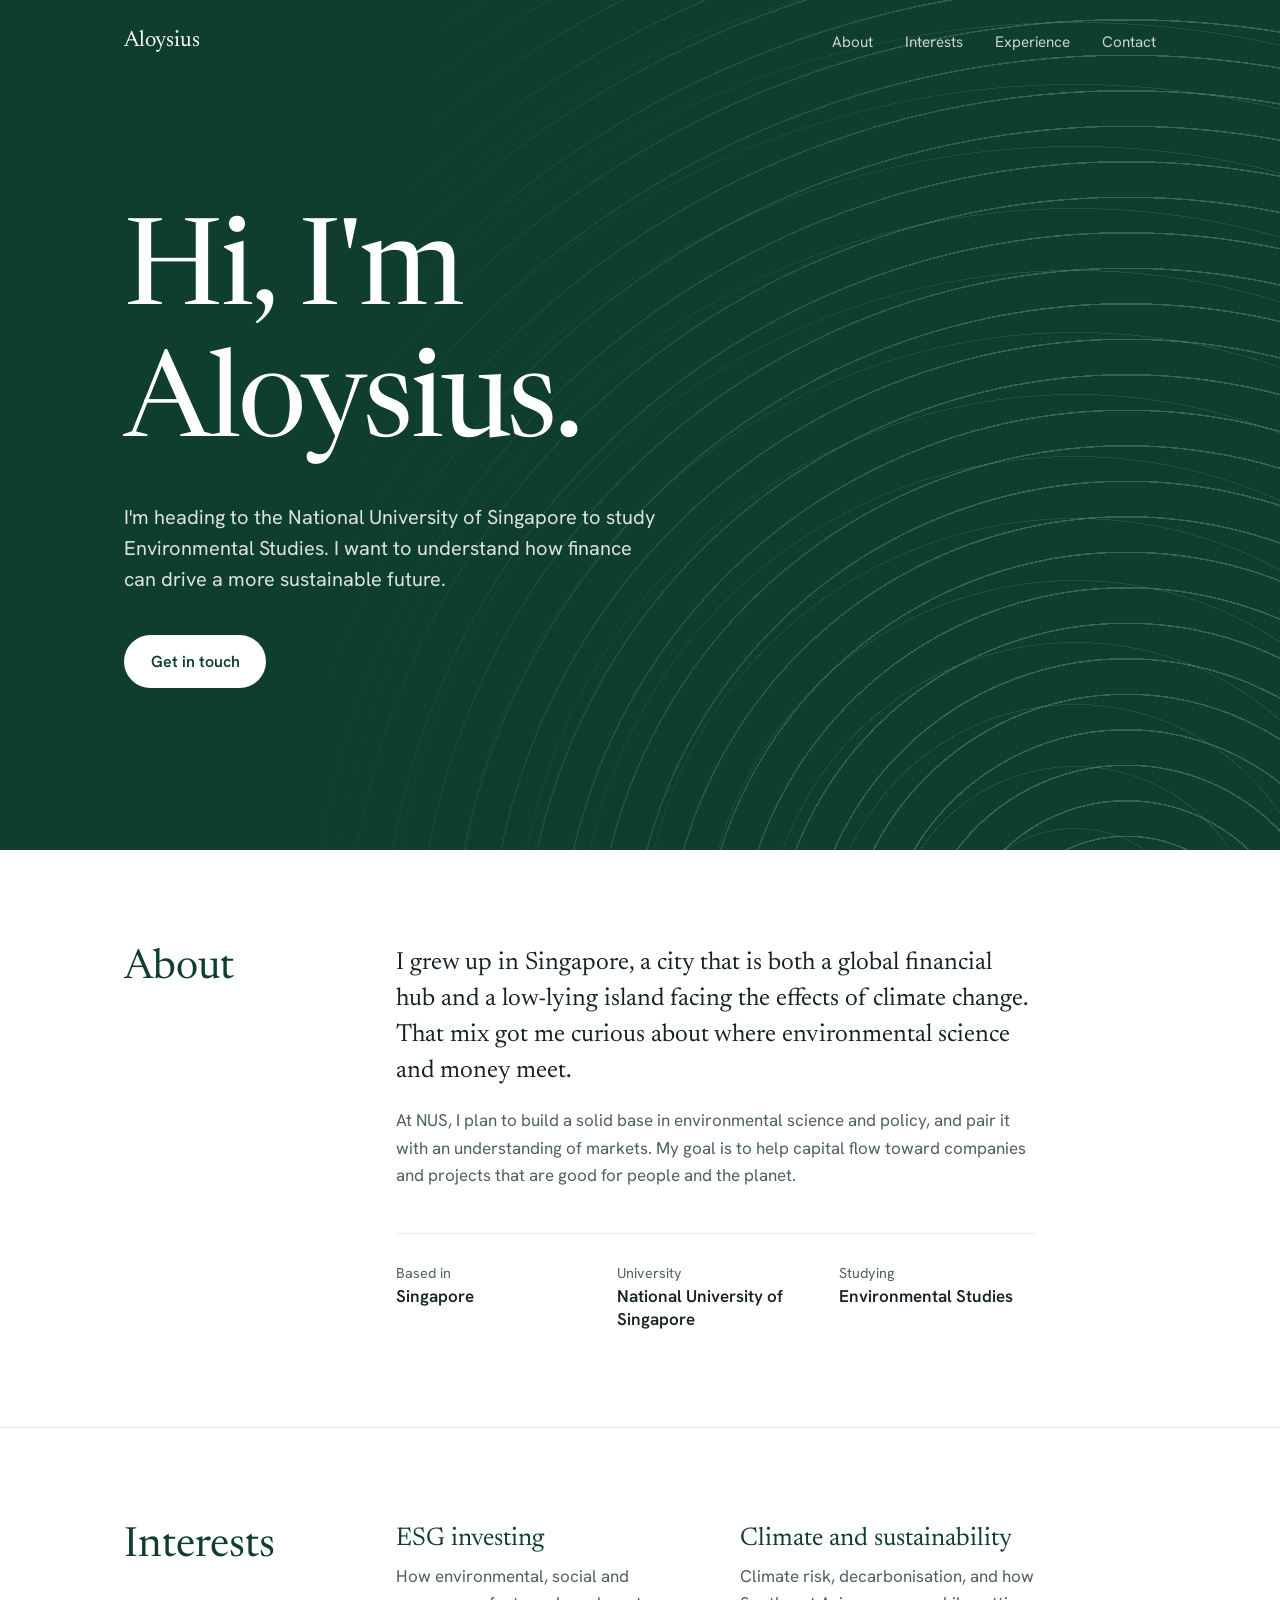
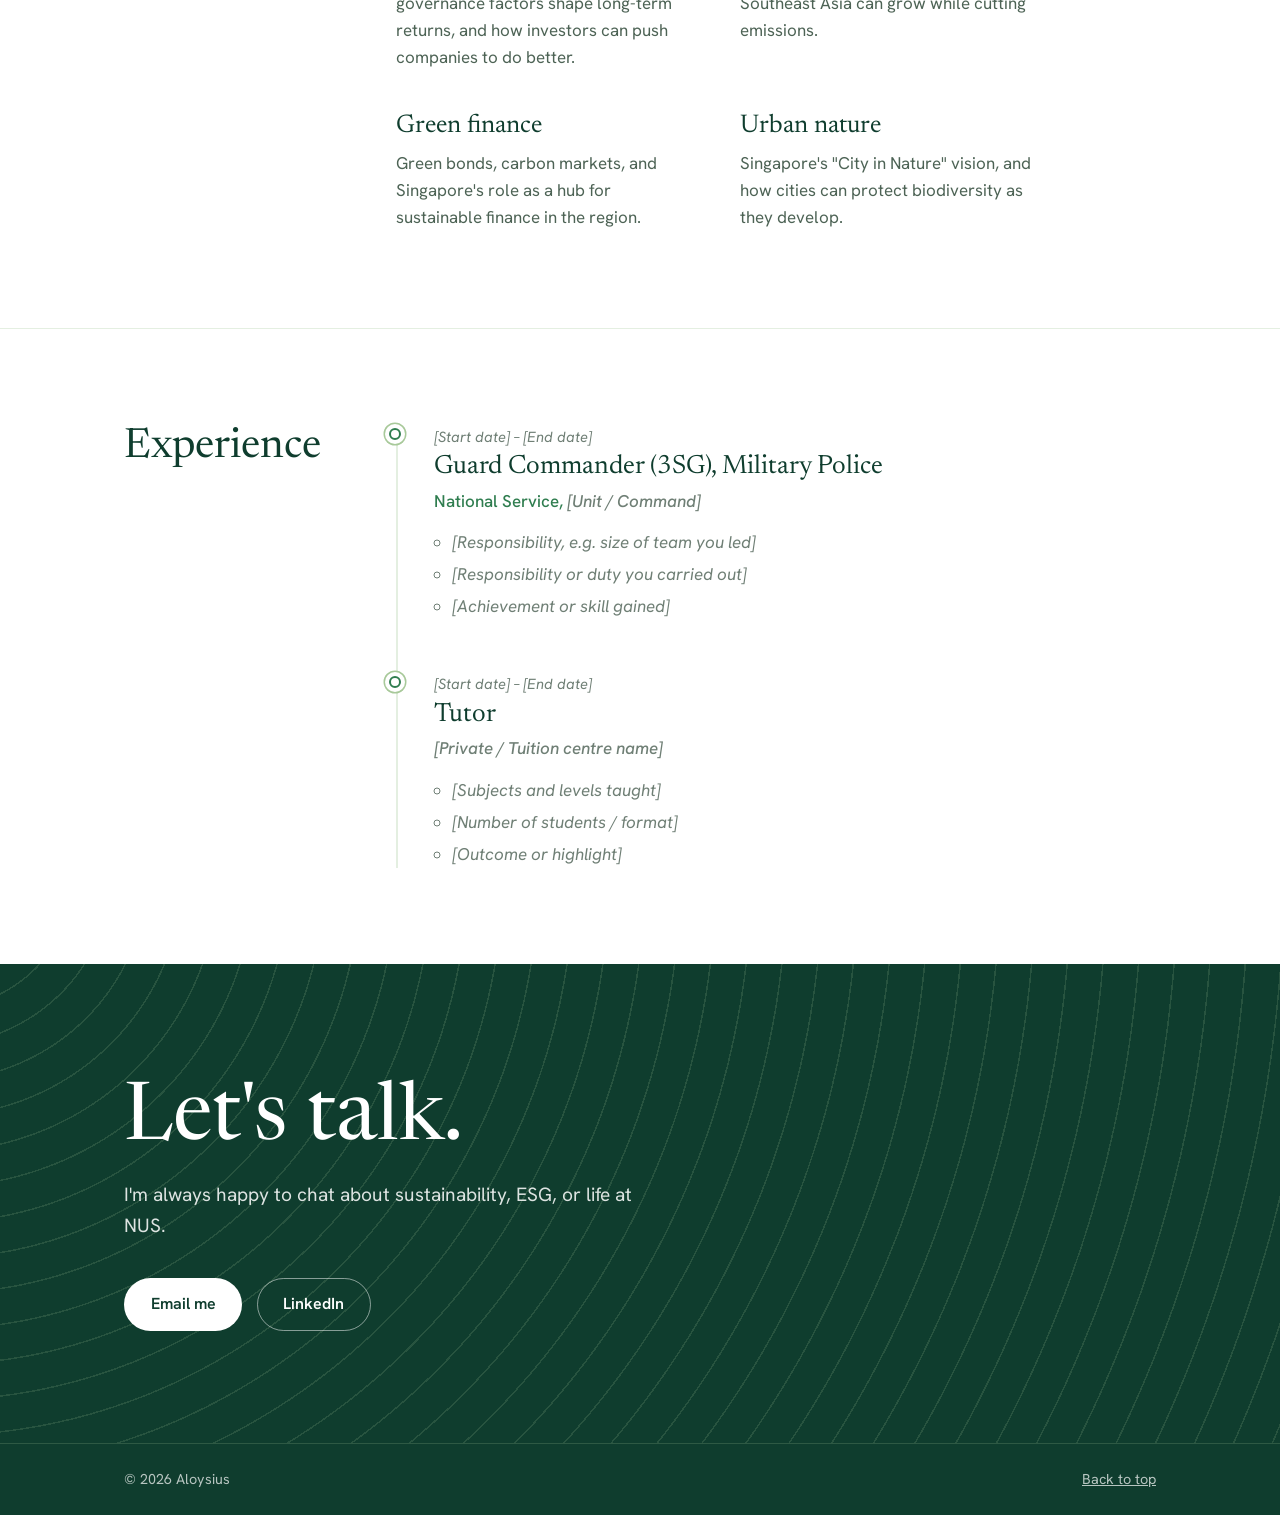
==== index.html @ 1535461a "Initial commit Co-Authored-By: Claude Opus 5.5 <noreply@anthropic.com>" ====
<!DOCTYPE html>
<html lang="en">
<head>
  <meta charset="UTF-8">
  <meta name="viewport" content="width=device-width, initial-scale=1.0">
  <title>Aloysius | Environmental Studies @ NUS</title>
  <meta name="description" content="Personal website of Aloysius, an incoming NUS Environmental Studies student interested in ESG investing.">
  <!-- Fonts: Newsreader (headings) and Hanken Grotesk (body), from Google Fonts -->
  <link rel="preconnect" href="https://fonts.googleapis.com">
  <link rel="preconnect" href="https://fonts.gstatic.com" crossorigin>
  <link href="https://fonts.googleapis.com/css2?family=Hanken+Grotesk:wght@400;500;600&family=Newsreader:ital,opsz,wght@0,6..72,400;0,6..72,500;1,6..72,400&display=swap" rel="stylesheet">
  <link rel="stylesheet" href="style.css">
</head>
<body>

  <!-- HERO: deep green block with tree-ring lines -->
  <header class="hero" id="top">
    <nav class="nav wrap" aria-label="Main">
      <a href="#top" class="logo">Aloysius</a>
      <div class="nav-links">
        <a href="#about">About</a>
        <a href="#interests">Interests</a>
        <a href="#experience">Experience</a>
        <a href="#contact">Contact</a>
      </div>
    </nav>

    <div class="hero-body wrap">
      <h1>Hi, I'm Aloysius.</h1>
      <p class="lead">
        I'm heading to the National University of Singapore to study
        Environmental Studies. I want to understand how finance can drive
        a more sustainable future.
      </p>
      <a href="#contact" class="btn btn-light">Get in touch</a>
    </div>
  </header>

  <main>

    <!-- ABOUT -->
    <section id="about" class="section">
      <div class="wrap split">
        <h2>About</h2>
        <div class="section-body">
          <p class="intro">
            I grew up in Singapore, a city that is both a global financial hub and
            a low-lying island facing the effects of climate change. That mix got me
            curious about where environmental science and money meet.
          </p>
          <p>
            At NUS, I plan to build a solid base in environmental science and policy,
            and pair it with an understanding of markets. My goal is to help
            capital flow toward companies and projects that are good for people and
            the planet.
          </p>
          <dl class="facts">
            <div><dt>Based in</dt><dd>Singapore</dd></div>
            <div><dt>University</dt><dd>National University of Singapore</dd></div>
            <div><dt>Studying</dt><dd>Environmental Studies</dd></div>
          </dl>
        </div>
      </div>
    </section>

    <!-- INTERESTS -->
    <section id="interests" class="section">
      <div class="wrap split">
        <h2>Interests</h2>
        <dl class="section-body interests">
          <div>
            <dt>ESG investing</dt>
            <dd>How environmental, social and governance factors shape long-term
              returns, and how investors can push companies to do better.</dd>
          </div>
          <div>
            <dt>Climate and sustainability</dt>
            <dd>Climate risk, decarbonisation, and how Southeast Asia can grow
              while cutting emissions.</dd>
          </div>
          <div>
            <dt>Green finance</dt>
            <dd>Green bonds, carbon markets, and Singapore's role as a hub for
              sustainable finance in the region.</dd>
          </div>
          <div>
            <dt>Urban nature</dt>
            <dd>Singapore's "City in Nature" vision, and how cities can protect
              biodiversity as they develop.</dd>
          </div>
        </dl>
      </div>
    </section>

    <!-- EXPERIENCE: put the most recent role first once dates are filled in -->
    <section id="experience" class="section">
      <div class="wrap split">
        <h2>Experience</h2>
        <ol class="section-body timeline">
          <li class="job">
            <p class="date placeholder">[Start date] – [End date]</p>
            <h3>Guard Commander (3SG), Military Police</h3>
            <p class="org">National Service, <span class="placeholder">[Unit / Command]</span></p>
            <ul>
              <li class="placeholder">[Responsibility, e.g. size of team you led]</li>
              <li class="placeholder">[Responsibility or duty you carried out]</li>
              <li class="placeholder">[Achievement or skill gained]</li>
            </ul>
          </li>
          <li class="job">
            <p class="date placeholder">[Start date] – [End date]</p>
            <h3>Tutor</h3>
            <p class="org"><span class="placeholder">[Private / Tuition centre name]</span></p>
            <ul>
              <li class="placeholder">[Subjects and levels taught]</li>
              <li class="placeholder">[Number of students / format]</li>
              <li class="placeholder">[Outcome or highlight]</li>
            </ul>
          </li>
        </ol>
      </div>
    </section>

    <!-- CONTACT: closing green band -->
    <section id="contact" class="contact">
      <div class="wrap">
        <h2>Let's talk.</h2>
        <p>I'm always happy to chat about sustainability, ESG, or life at NUS.</p>
        <div class="contact-links">
          <!-- Replace the email and LinkedIn links below with your own -->
          <a href="mailto:your.email@example.com" class="btn btn-light">Email me</a>
          <a href="https://www.linkedin.com/in/your-profile" class="btn btn-ghost" target="_blank" rel="noopener">LinkedIn</a>
        </div>
      </div>
    </section>

  </main>

  <footer class="footer">
    <div class="wrap">
      <p>&copy; 2026 Aloysius</p>
      <a href="#top">Back to top</a>
    </div>
  </footer>

</body>
</html>
---- style.css ----
/* =========================================================
   Growth rings: a green-and-white theme based on tree rings
   Change the colours here to restyle the whole site.
   ========================================================= */
:root {
  --canopy: #0f3d2e;   /* deep green: hero, contact, footer */
  --fern: #2f7d4f;     /* mid green: links, dots, accents */
  --lichen: #a8c99a;   /* pale green: ring lines on dark green */
  --moss: #e4efe1;     /* light tint: dividers, timeline line */
  --paper: #ffffff;    /* white background */
  --ink: #15241c;      /* main text */
  --muted: #4d6355;    /* secondary text */

  --serif: "Newsreader", Georgia, "Times New Roman", serif;
  --sans: "Hanken Grotesk", -apple-system, BlinkMacSystemFont, "Segoe UI", Arial, sans-serif;

  --wrap: 1080px;
}

*,
*::before,
*::after {
  box-sizing: border-box;
  margin: 0;
  padding: 0;
}

html {
  scroll-behavior: smooth;
}

body {
  font-family: var(--sans);
  font-size: 1.0625rem;
  line-height: 1.6;
  color: var(--ink);
  background: var(--paper);
  -webkit-font-smoothing: antialiased;
}

a {
  color: var(--fern);
}

/* Keyboard focus outline */
a:focus-visible {
  outline: 3px solid var(--lichen);
  outline-offset: 3px;
  border-radius: 4px;
}

.wrap {
  max-width: var(--wrap);
  margin: 0 auto;
  padding: 0 1.5rem;
}

h1,
h2,
h3 {
  font-family: var(--serif);
  font-weight: 400;
  line-height: 1.1;
}

/* ---------- Hero ---------- */
.hero {
  position: relative;
  overflow: hidden;
  color: var(--paper);
  background-color: var(--canopy);
  /* Two overlapping sets of rings, slightly off-centre, so the lines
     look like tree rings rather than a perfect target */
  background-image:
    repeating-radial-gradient(circle at 88% 115%,
      transparent 0 34px, rgba(168, 201, 154, 0.28) 34px 35.5px),
    repeating-radial-gradient(circle at 84% 112%,
      transparent 0 61px, rgba(168, 201, 154, 0.14) 61px 62px);
}

/* Fade the rings out toward the text side so the headline stays clear */
.hero::before {
  content: "";
  position: absolute;
  inset: 0;
  background: linear-gradient(100deg, var(--canopy) 30%, rgba(15, 61, 46, 0) 75%);
  pointer-events: none;
}

.hero > * {
  position: relative;
}

.nav {
  display: flex;
  justify-content: space-between;
  align-items: center;
  padding-top: 1.5rem;
  padding-bottom: 1.5rem;
}

.logo {
  font-family: var(--serif);
  font-size: 1.4rem;
  color: var(--paper);
  text-decoration: none;
}

.nav-links a {
  margin-left: 1.75rem;
  color: rgba(255, 255, 255, 0.78);
  text-decoration: none;
  font-size: 0.95rem;
}

.nav-links a:hover {
  color: var(--paper);
}

.hero-body {
  padding-top: clamp(5rem, 14vh, 9rem);
  padding-bottom: clamp(6rem, 18vh, 11rem);
}

.hero h1 {
  font-size: clamp(3.2rem, 10vw, 7.5rem);
  letter-spacing: -0.02em;
  max-width: 10ch;
  margin-bottom: 1.75rem;
}

.lead {
  max-width: 34rem;
  font-size: 1.25rem;
  line-height: 1.55;
  color: rgba(255, 255, 255, 0.86);
  margin-bottom: 2.5rem;
}

/* The one animation: the hero text rises in once on page load */
.hero-body > * {
  animation: rise 0.9s cubic-bezier(0.2, 0.7, 0.2, 1) both;
}

.hero-body > :nth-child(2) {
  animation-delay: 0.12s;
}

.hero-body > :nth-child(3) {
  animation-delay: 0.24s;
}

@keyframes rise {
  from {
    opacity: 0;
    transform: translateY(18px);
  }
}

/* ---------- Buttons ---------- */
.btn {
  display: inline-block;
  padding: 0.8rem 1.6rem;
  font-weight: 600;
  font-size: 1rem;
  text-decoration: none;
  border-radius: 999px;
  border: 1.5px solid transparent;
  transition: background-color 0.2s, color 0.2s;
}

.btn-light {
  color: var(--canopy);
  background: var(--paper);
}

.btn-light:hover {
  background: var(--moss);
}

.btn-ghost {
  color: var(--paper);
  border-color: rgba(255, 255, 255, 0.5);
}

.btn-ghost:hover {
  background: rgba(255, 255, 255, 0.1);
}

/* ---------- Sections (About, Interests, Experience) ---------- */
.section {
  padding: 6rem 0;
}

.section + .section {
  border-top: 1px solid var(--moss);
}

/* Heading on the left, content on the right */
.split {
  display: grid;
  grid-template-columns: 14rem 1fr;
  gap: 3rem;
}

.split > h2 {
  font-size: 2.6rem;
  color: var(--canopy);
  align-self: start;
  position: sticky;
  top: 2rem;
}

.section-body {
  max-width: 40rem;
}

.section-body > p + p {
  margin-top: 1.1rem;
}

.section-body p {
  color: var(--muted);
}

.section-body .intro {
  font-family: var(--serif);
  font-size: 1.55rem;
  line-height: 1.45;
  color: var(--ink);
  margin-bottom: 0.4rem;
}

/* About: quick facts */
.facts {
  display: grid;
  grid-template-columns: repeat(3, 1fr);
  gap: 1.5rem;
  margin-top: 2.75rem;
  padding-top: 1.75rem;
  border-top: 1px solid var(--moss);
}

.facts dt {
  font-size: 0.9rem;
  color: var(--muted);
}

.facts dd {
  font-weight: 600;
  line-height: 1.35;
}

/* Interests: term on top, description below */
.interests {
  display: grid;
  grid-template-columns: 1fr 1fr;
  gap: 2.5rem 3rem;
}

.interests dt {
  font-family: var(--serif);
  font-size: 1.6rem;
  line-height: 1.2;
  color: var(--canopy);
  margin-bottom: 0.5rem;
}

.interests dd {
  color: var(--muted);
}

/* Experience: vertical line with ring-shaped dots */
.timeline {
  list-style: none;
  border-left: 2px solid var(--moss);
  padding-left: 2.25rem;
}

.job {
  position: relative;
}

.job + .job {
  margin-top: 3.25rem;
}

.job::before {
  content: "";
  position: absolute;
  left: calc(-2.25rem - 9px);
  top: 0.2rem;
  width: 12px;
  height: 12px;
  border-radius: 50%;
  background: var(--paper);
  border: 2px solid var(--fern);
  box-shadow: 0 0 0 4px var(--paper), 0 0 0 5.5px var(--lichen);
}

.job h3 {
  font-size: 1.65rem;
  color: var(--canopy);
  margin: 0.3rem 0 0.35rem;
}

.job .org {
  font-weight: 500;
  color: var(--fern);
  margin-bottom: 0.9rem;
}

.job ul {
  padding-left: 1.1rem;
  color: var(--muted);
}

.job ul li + li {
  margin-top: 0.3rem;
}

/* Placeholder text: grey italics so it's easy to find and replace.
   Remove class="placeholder" once you've filled something in. */
.placeholder,
.section-body .placeholder {
  font-style: italic;
  color: #6f7f75;
}

.date {
  font-size: 0.92rem;
}

/* ---------- Contact ---------- */
.contact {
  padding: 7rem 0;
  color: var(--paper);
  background-color: var(--canopy);
  /* Rings echo the hero, this time from the top-left corner */
  background-image:
    repeating-radial-gradient(circle at -5% -20%,
      transparent 0 34px, rgba(168, 201, 154, 0.16) 34px 35.5px);
}

.contact h2 {
  font-size: clamp(2.8rem, 7vw, 5rem);
  margin-bottom: 1rem;
}

.contact p {
  max-width: 32rem;
  font-size: 1.2rem;
  color: rgba(255, 255, 255, 0.86);
  margin-bottom: 2.25rem;
}

.contact-links {
  display: flex;
  flex-wrap: wrap;
  gap: 0.9rem;
}

/* ---------- Footer ---------- */
.footer {
  padding: 1.5rem 0;
  font-size: 0.9rem;
  color: rgba(255, 255, 255, 0.7);
  background: var(--canopy);
  border-top: 1px solid rgba(168, 201, 154, 0.2);
}

.footer .wrap {
  display: flex;
  justify-content: space-between;
}

.footer a {
  color: rgba(255, 255, 255, 0.7);
}

/* ---------- Phones and small screens ---------- */
@media (max-width: 760px) {
  .nav-links a {
    margin-left: 1rem;
    font-size: 0.9rem;
  }

  .nav {
    flex-wrap: wrap;
    gap: 0.5rem;
  }

  .nav-links a:first-child {
    margin-left: 0;
  }

  .section {
    padding: 4rem 0;
  }

  .split {
    grid-template-columns: 1fr;
    gap: 1.5rem;
  }

  .split > h2 {
    position: static;
  }

  .facts,
  .interests {
    grid-template-columns: 1fr;
  }

  .interests {
    gap: 1.75rem;
  }
}

/* Turn off motion for people who prefer less of it */
@media (prefers-reduced-motion: reduce) {
  html {
    scroll-behavior: auto;
  }

  .hero-body > * {
    animation: none;
  }
}
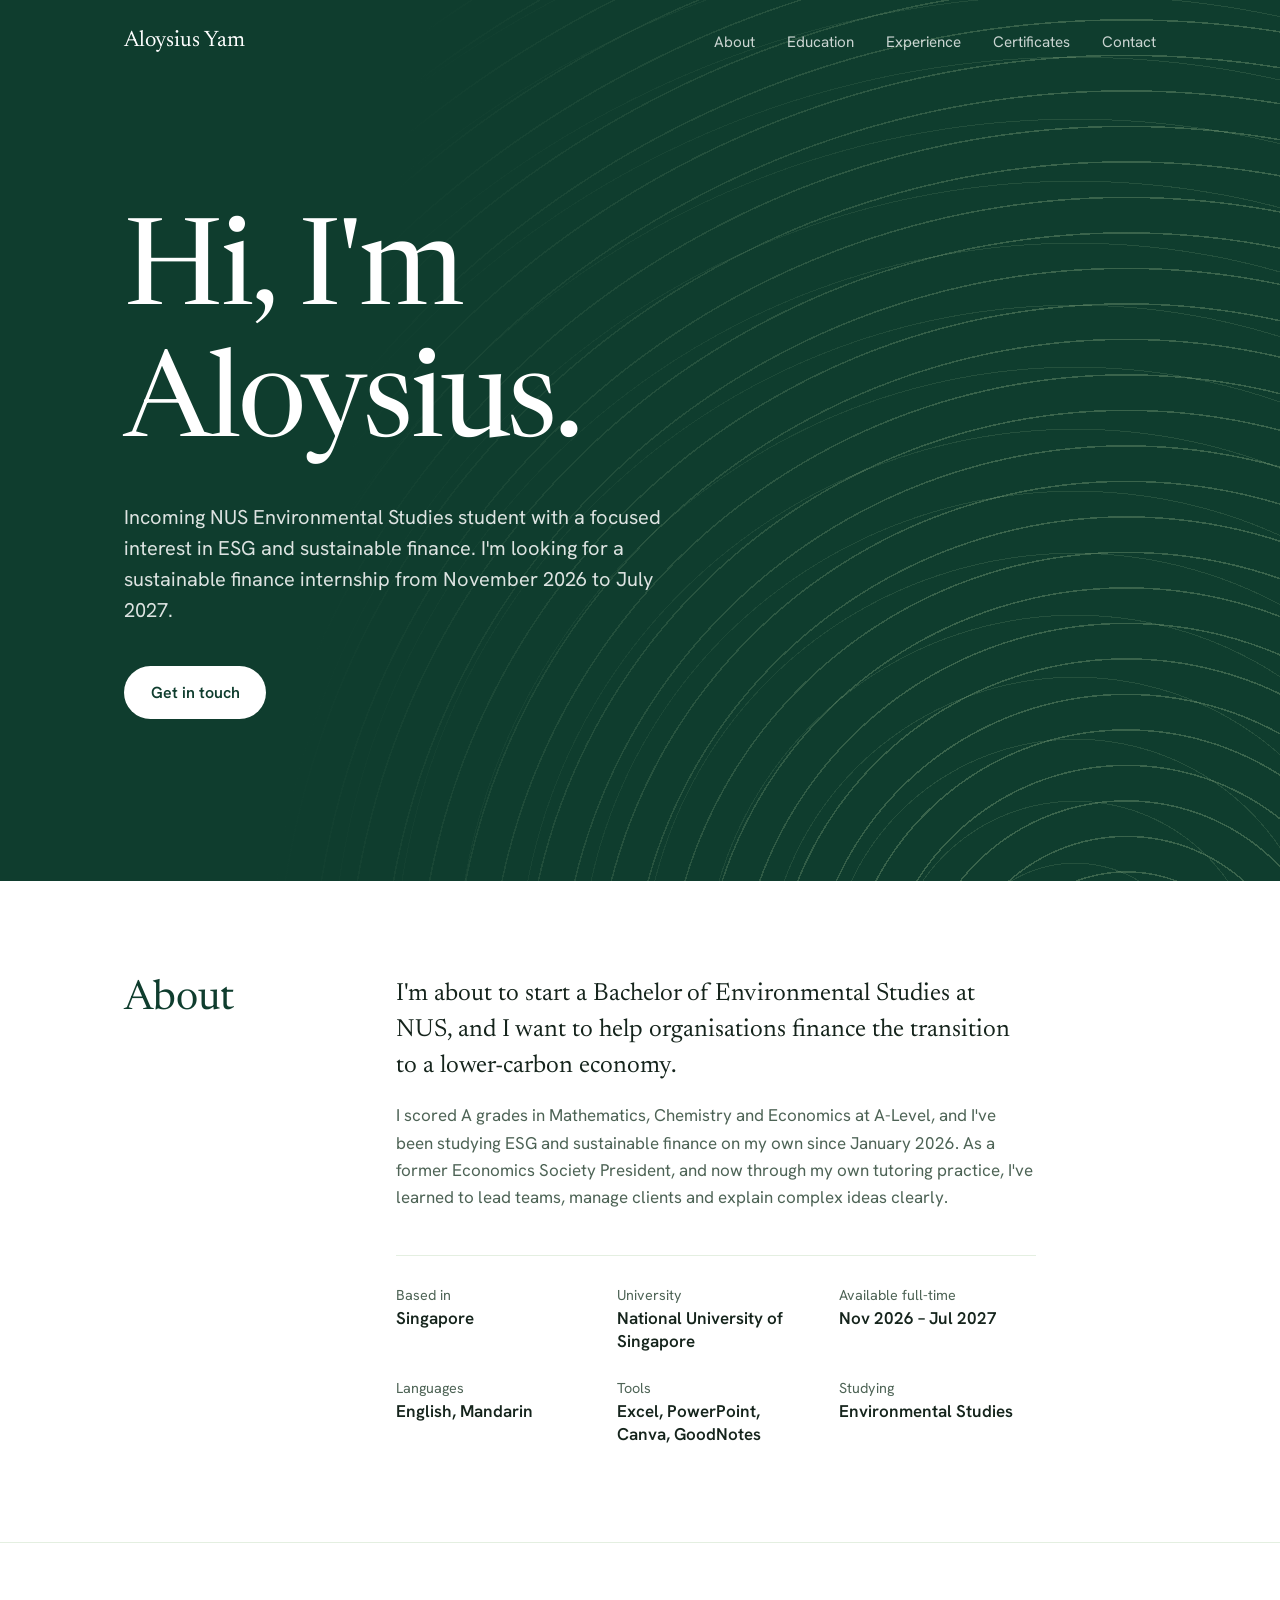
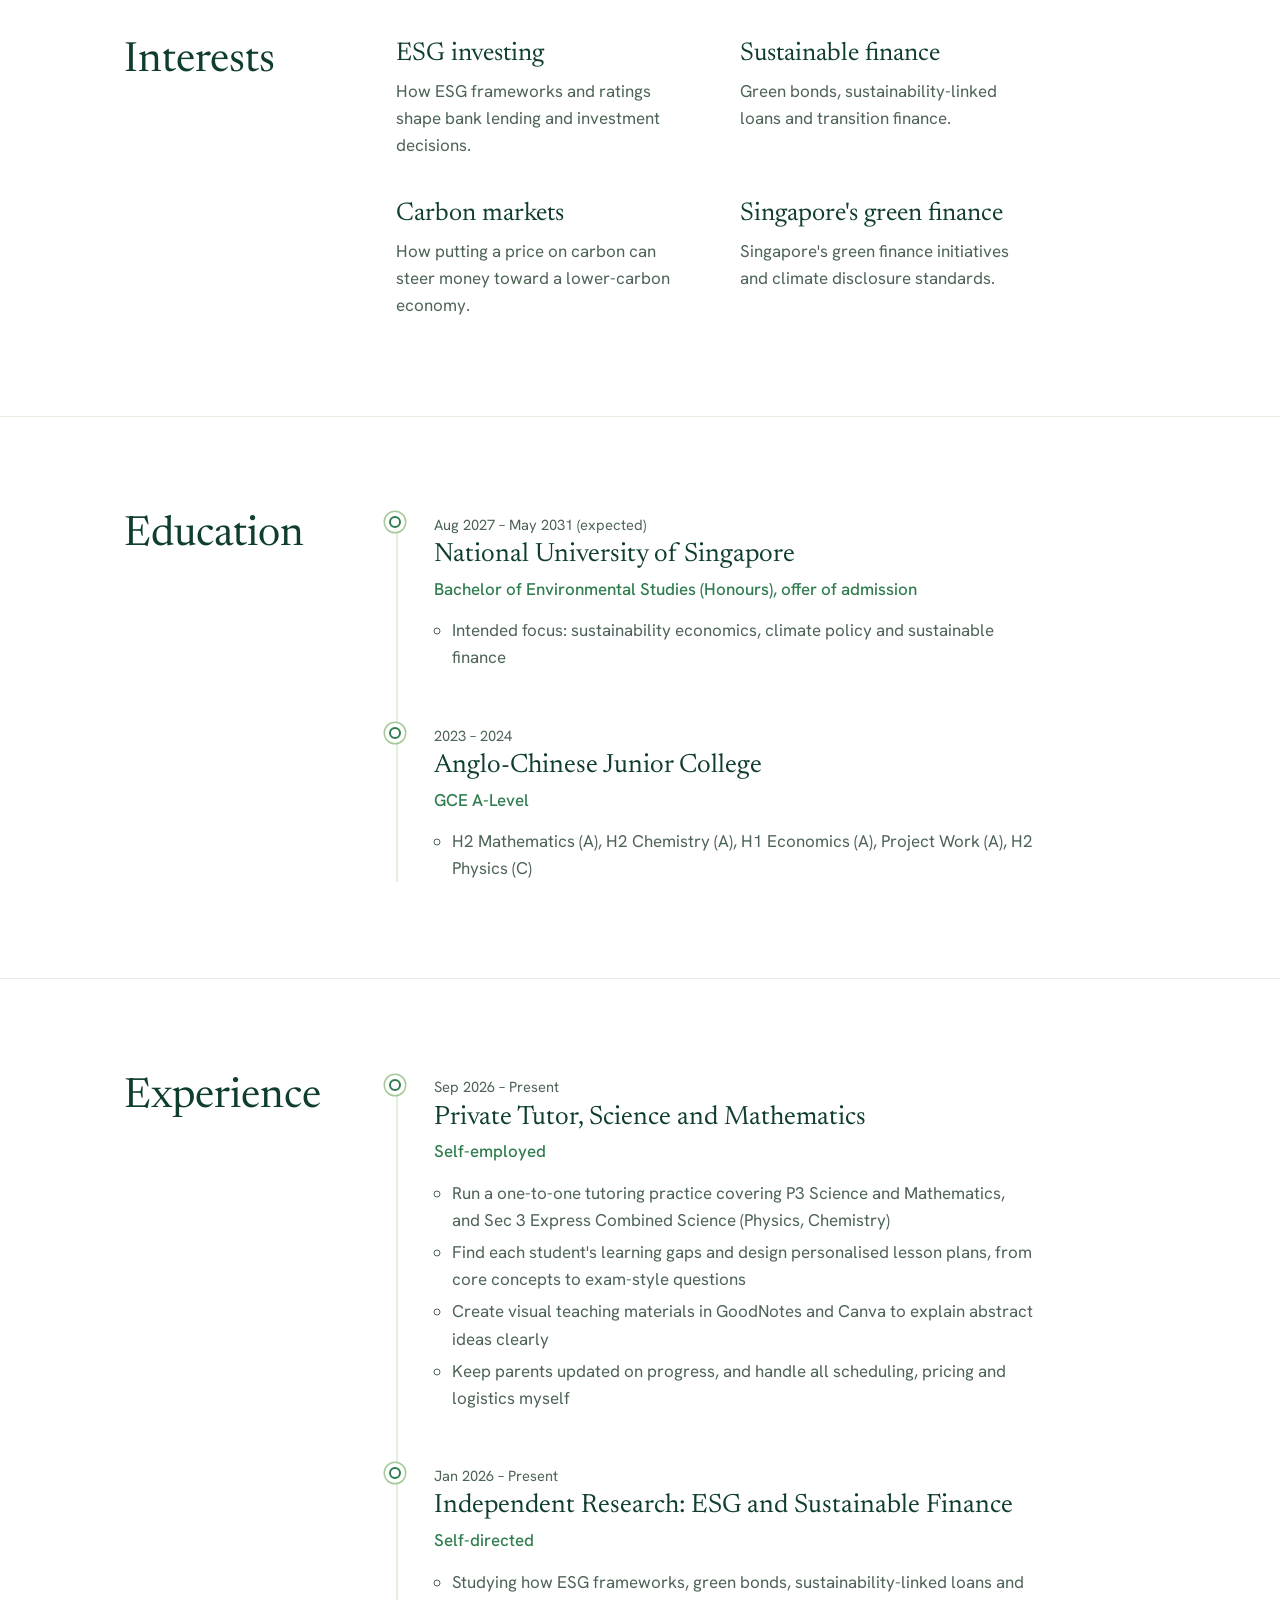
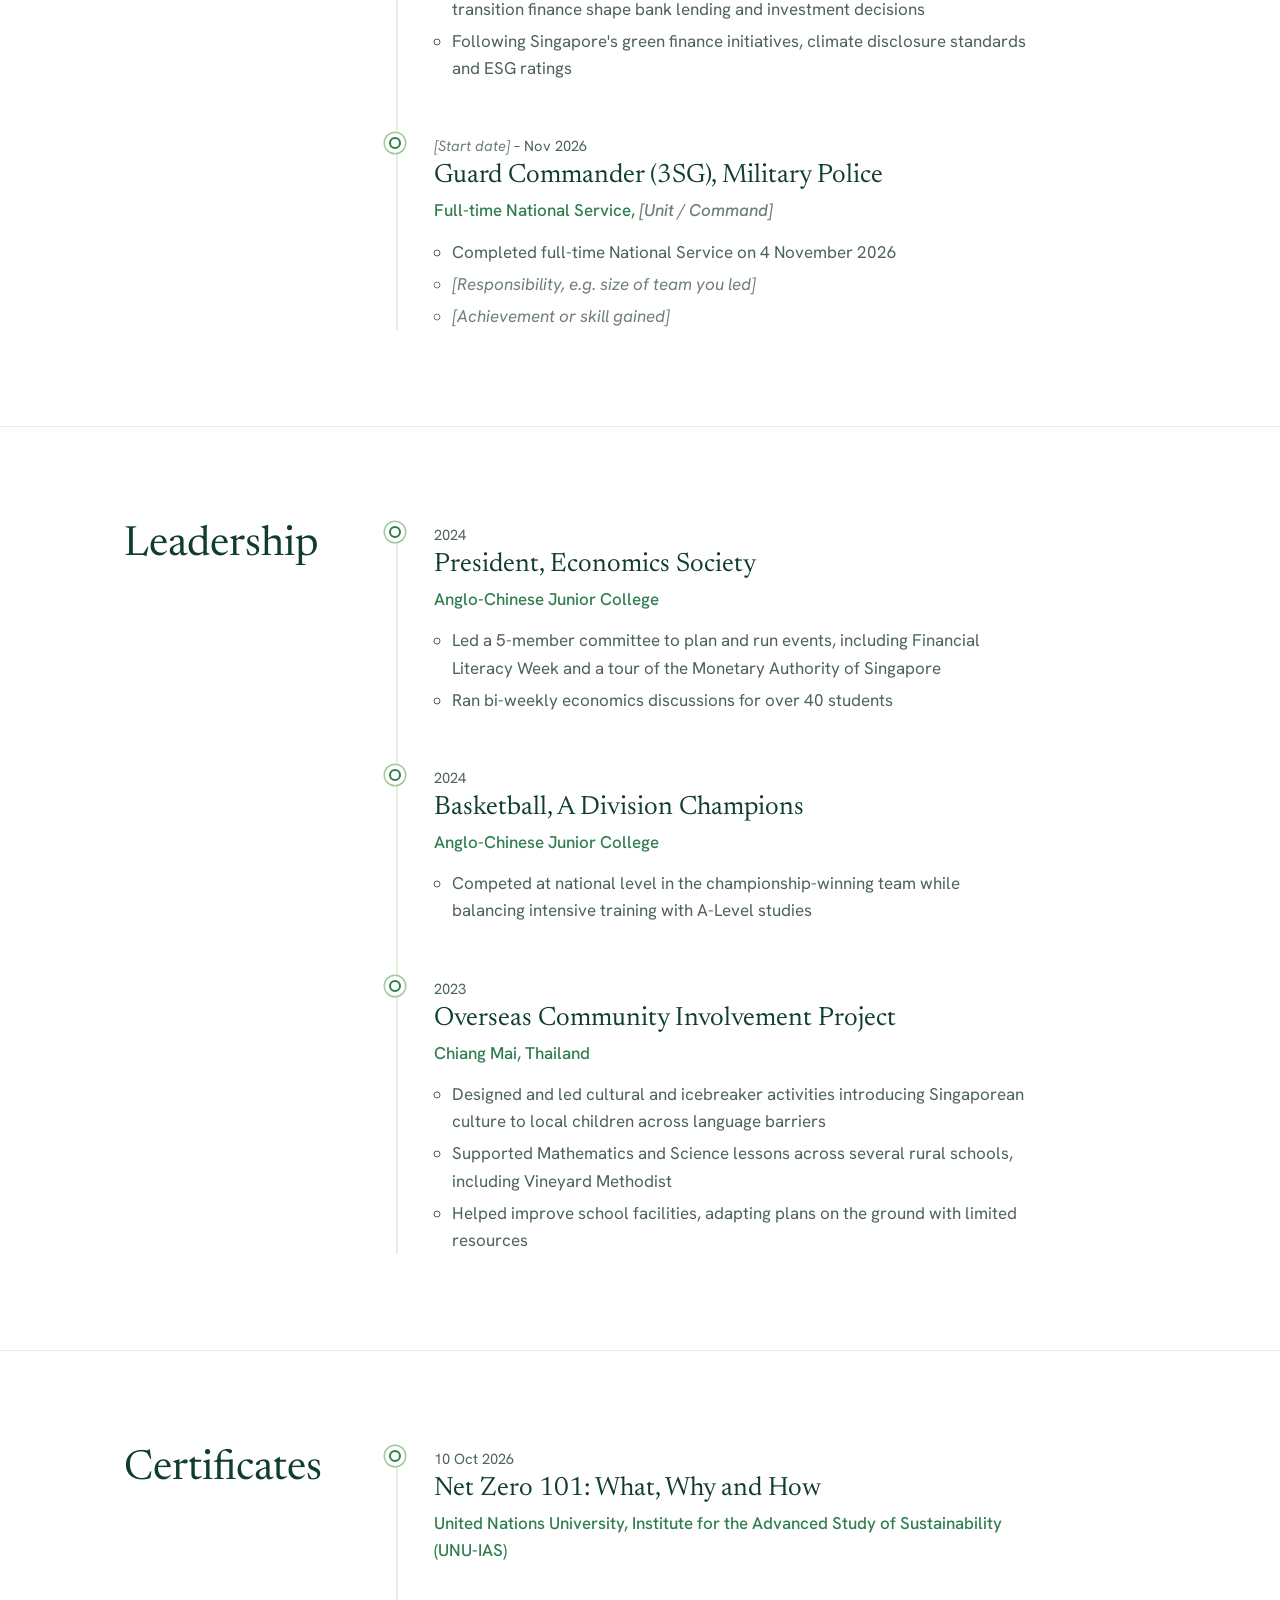
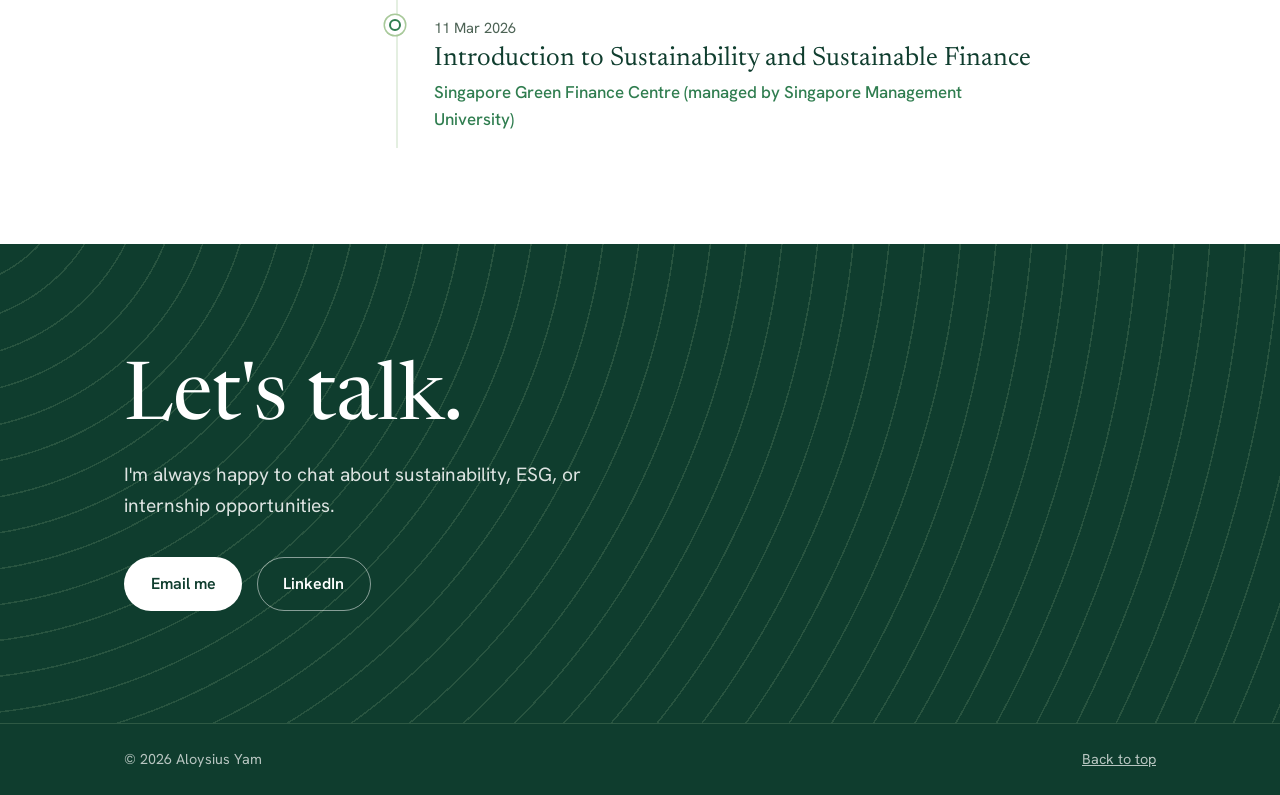
==== commit fae0a0dd: "Fill in site from CV and certificates Co-Authored-By: Claude Opus 5.5 <noreply@anthropic.com>" ====
--- a/index.html
+++ b/index.html
@@ -3,8 +3,8 @@
 <head>
   <meta charset="UTF-8">
   <meta name="viewport" content="width=device-width, initial-scale=1.0">
-  <title>Aloysius | Environmental Studies @ NUS</title>
-  <meta name="description" content="Personal website of Aloysius, an incoming NUS Environmental Studies student interested in ESG investing.">
+  <title>Aloysius Yam | Environmental Studies @ NUS</title>
+  <meta name="description" content="Personal website of Aloysius Yam, an incoming NUS Environmental Studies student interested in ESG and sustainable finance.">
   <!-- Fonts: Newsreader (headings) and Hanken Grotesk (body), from Google Fonts -->
   <link rel="preconnect" href="https://fonts.googleapis.com">
   <link rel="preconnect" href="https://fonts.gstatic.com" crossorigin>
@@ -16,11 +16,12 @@
   <!-- HERO: deep green block with tree-ring lines -->
   <header class="hero" id="top">
     <nav class="nav wrap" aria-label="Main">
-      <a href="#top" class="logo">Aloysius</a>
+      <a href="#top" class="logo">Aloysius Yam</a>
       <div class="nav-links">
         <a href="#about">About</a>
-        <a href="#interests">Interests</a>
+        <a href="#education">Education</a>
         <a href="#experience">Experience</a>
+        <a href="#certificates">Certificates</a>
         <a href="#contact">Contact</a>
       </div>
     </nav>
@@ -28,9 +29,9 @@
     <div class="hero-body wrap">
       <h1>Hi, I'm Aloysius.</h1>
       <p class="lead">
-        I'm heading to the National University of Singapore to study
-        Environmental Studies. I want to understand how finance can drive
-        a more sustainable future.
+        Incoming NUS Environmental Studies student with a focused interest in
+        ESG and sustainable finance. I'm looking for a sustainable finance
+        internship from November 2026 to July 2027.
       </p>
       <a href="#contact" class="btn btn-light">Get in touch</a>
     </div>
@@ -38,84 +39,178 @@
 
   <main>
 
-    <!-- ABOUT -->
+    <!-- ABOUT: wording based on the Profile section of your CV -->
     <section id="about" class="section">
       <div class="wrap split">
         <h2>About</h2>
         <div class="section-body">
           <p class="intro">
-            I grew up in Singapore, a city that is both a global financial hub and
-            a low-lying island facing the effects of climate change. That mix got me
-            curious about where environmental science and money meet.
+            I'm about to start a Bachelor of Environmental Studies at NUS, and
+            I want to help organisations finance the transition to a
+            lower-carbon economy.
           </p>
           <p>
-            At NUS, I plan to build a solid base in environmental science and policy,
-            and pair it with an understanding of markets. My goal is to help
-            capital flow toward companies and projects that are good for people and
-            the planet.
+            I scored A grades in Mathematics, Chemistry and Economics at A-Level,
+            and I've been studying ESG and sustainable finance on my own since
+            January 2026. As a former Economics Society President, and now
+            through my own tutoring practice, I've learned to lead teams, manage
+            clients and explain complex ideas clearly.
           </p>
           <dl class="facts">
             <div><dt>Based in</dt><dd>Singapore</dd></div>
             <div><dt>University</dt><dd>National University of Singapore</dd></div>
+            <div><dt>Available full-time</dt><dd>Nov 2026 – Jul 2027</dd></div>
+            <div><dt>Languages</dt><dd>English, Mandarin</dd></div>
+            <div><dt>Tools</dt><dd>Excel, PowerPoint, Canva, GoodNotes</dd></div>
             <div><dt>Studying</dt><dd>Environmental Studies</dd></div>
           </dl>
         </div>
       </div>
     </section>
 
-    <!-- INTERESTS -->
+    <!-- INTERESTS: topics taken from your CV's research and interests -->
     <section id="interests" class="section">
       <div class="wrap split">
         <h2>Interests</h2>
         <dl class="section-body interests">
           <div>
             <dt>ESG investing</dt>
-            <dd>How environmental, social and governance factors shape long-term
-              returns, and how investors can push companies to do better.</dd>
-          </div>
-          <div>
-            <dt>Climate and sustainability</dt>
-            <dd>Climate risk, decarbonisation, and how Southeast Asia can grow
-              while cutting emissions.</dd>
-          </div>
-          <div>
-            <dt>Green finance</dt>
-            <dd>Green bonds, carbon markets, and Singapore's role as a hub for
-              sustainable finance in the region.</dd>
-          </div>
-          <div>
-            <dt>Urban nature</dt>
-            <dd>Singapore's "City in Nature" vision, and how cities can protect
-              biodiversity as they develop.</dd>
+            <dd>How ESG frameworks and ratings shape bank lending and
+              investment decisions.</dd>
+          </div>
+          <div>
+            <dt>Sustainable finance</dt>
+            <dd>Green bonds, sustainability-linked loans and transition
+              finance.</dd>
+          </div>
+          <div>
+            <dt>Carbon markets</dt>
+            <dd>How putting a price on carbon can steer money toward a
+              lower-carbon economy.</dd>
+          </div>
+          <div>
+            <dt>Singapore's green finance</dt>
+            <dd>Singapore's green finance initiatives and climate disclosure
+              standards.</dd>
           </div>
         </dl>
       </div>
     </section>
 
-    <!-- EXPERIENCE: put the most recent role first once dates are filled in -->
+    <!-- EDUCATION -->
+    <section id="education" class="section">
+      <div class="wrap split">
+        <h2>Education</h2>
+        <ol class="section-body timeline">
+          <li class="job">
+            <p class="date">Aug 2027 – May 2031 (expected)</p>
+            <h3>National University of Singapore</h3>
+            <p class="org">Bachelor of Environmental Studies (Honours), offer of admission</p>
+            <ul>
+              <li>Intended focus: sustainability economics, climate policy and sustainable finance</li>
+            </ul>
+          </li>
+          <li class="job">
+            <p class="date">2023 – 2024</p>
+            <h3>Anglo-Chinese Junior College</h3>
+            <p class="org">GCE A-Level</p>
+            <ul>
+              <li>H2 Mathematics (A), H2 Chemistry (A), H1 Economics (A), Project Work (A), H2 Physics (C)</li>
+            </ul>
+          </li>
+        </ol>
+      </div>
+    </section>
+
+    <!-- EXPERIENCE: most recent first -->
     <section id="experience" class="section">
       <div class="wrap split">
         <h2>Experience</h2>
         <ol class="section-body timeline">
           <li class="job">
-            <p class="date placeholder">[Start date] – [End date]</p>
+            <p class="date">Sep 2026 – Present</p>
+            <h3>Private Tutor, Science and Mathematics</h3>
+            <p class="org">Self-employed</p>
+            <ul>
+              <li>Run a one-to-one tutoring practice covering P3 Science and Mathematics, and Sec 3 Express Combined Science (Physics, Chemistry)</li>
+              <li>Find each student's learning gaps and design personalised lesson plans, from core concepts to exam-style questions</li>
+              <li>Create visual teaching materials in GoodNotes and Canva to explain abstract ideas clearly</li>
+              <li>Keep parents updated on progress, and handle all scheduling, pricing and logistics myself</li>
+            </ul>
+          </li>
+          <li class="job">
+            <p class="date">Jan 2026 – Present</p>
+            <h3>Independent Research: ESG and Sustainable Finance</h3>
+            <p class="org">Self-directed</p>
+            <ul>
+              <li>Studying how ESG frameworks, green bonds, sustainability-linked loans and transition finance shape bank lending and investment decisions</li>
+              <li>Following Singapore's green finance initiatives, climate disclosure standards and ESG ratings</li>
+            </ul>
+          </li>
+          <li class="job">
+            <p class="date"><span class="placeholder">[Start date]</span> – Nov 2026</p>
             <h3>Guard Commander (3SG), Military Police</h3>
-            <p class="org">National Service, <span class="placeholder">[Unit / Command]</span></p>
-            <ul>
+            <p class="org">Full-time National Service, <span class="placeholder">[Unit / Command]</span></p>
+            <ul>
+              <li>Completed full-time National Service on 4 November 2026</li>
               <li class="placeholder">[Responsibility, e.g. size of team you led]</li>
-              <li class="placeholder">[Responsibility or duty you carried out]</li>
               <li class="placeholder">[Achievement or skill gained]</li>
             </ul>
           </li>
-          <li class="job">
-            <p class="date placeholder">[Start date] – [End date]</p>
-            <h3>Tutor</h3>
-            <p class="org"><span class="placeholder">[Private / Tuition centre name]</span></p>
-            <ul>
-              <li class="placeholder">[Subjects and levels taught]</li>
-              <li class="placeholder">[Number of students / format]</li>
-              <li class="placeholder">[Outcome or highlight]</li>
-            </ul>
+        </ol>
+      </div>
+    </section>
+
+    <!-- LEADERSHIP & ACTIVITIES -->
+    <section id="activities" class="section">
+      <div class="wrap split">
+        <h2>Leadership</h2>
+        <ol class="section-body timeline">
+          <li class="job">
+            <p class="date">2024</p>
+            <h3>President, Economics Society</h3>
+            <p class="org">Anglo-Chinese Junior College</p>
+            <ul>
+              <li>Led a 5-member committee to plan and run events, including Financial Literacy Week and a tour of the Monetary Authority of Singapore</li>
+              <li>Ran bi-weekly economics discussions for over 40 students</li>
+            </ul>
+          </li>
+          <li class="job">
+            <p class="date">2024</p>
+            <h3>Basketball, A Division Champions</h3>
+            <p class="org">Anglo-Chinese Junior College</p>
+            <ul>
+              <li>Competed at national level in the championship-winning team while balancing intensive training with A-Level studies</li>
+            </ul>
+          </li>
+          <li class="job">
+            <p class="date">2023</p>
+            <h3>Overseas Community Involvement Project</h3>
+            <p class="org">Chiang Mai, Thailand</p>
+            <ul>
+              <li>Designed and led cultural and icebreaker activities introducing Singaporean culture to local children across language barriers</li>
+              <li>Supported Mathematics and Science lessons across several rural schools, including Vineyard Methodist</li>
+              <li>Helped improve school facilities, adapting plans on the ground with limited resources</li>
+            </ul>
+          </li>
+        </ol>
+      </div>
+    </section>
+
+    <!-- CERTIFICATES -->
+    <section id="certificates" class="section">
+      <div class="wrap split">
+        <h2>Certificates</h2>
+        <ol class="section-body timeline">
+          <li class="job">
+            <p class="date">10 Oct 2026</p>
+            <h3>Net Zero 101: What, Why and How</h3>
+            <p class="org">United Nations University, Institute for the Advanced Study of Sustainability (UNU-IAS)</p>
+          </li>
+          <li class="job">
+            <p class="date">11 Mar 2026</p>
+            <h3>Introduction to Sustainability and Sustainable Finance</h3>
+            <p class="org">Singapore Green Finance Centre (managed by Singapore Management University)</p>
           </li>
         </ol>
       </div>
@@ -125,11 +220,10 @@
     <section id="contact" class="contact">
       <div class="wrap">
         <h2>Let's talk.</h2>
-        <p>I'm always happy to chat about sustainability, ESG, or life at NUS.</p>
+        <p>I'm always happy to chat about sustainability, ESG, or internship opportunities.</p>
         <div class="contact-links">
-          <!-- Replace the email and LinkedIn links below with your own -->
-          <a href="mailto:your.email@example.com" class="btn btn-light">Email me</a>
-          <a href="https://www.linkedin.com/in/your-profile" class="btn btn-ghost" target="_blank" rel="noopener">LinkedIn</a>
+          <a href="mailto:aloysiusyam@gmail.com" class="btn btn-light">Email me</a>
+          <a href="https://www.linkedin.com/in/aloysius-yam" class="btn btn-ghost" target="_blank" rel="noopener">LinkedIn</a>
         </div>
       </div>
     </section>
@@ -138,7 +232,7 @@
 
   <footer class="footer">
     <div class="wrap">
-      <p>&copy; 2026 Aloysius</p>
+      <p>&copy; 2026 Aloysius Yam</p>
       <a href="#top">Back to top</a>
     </div>
   </footer>
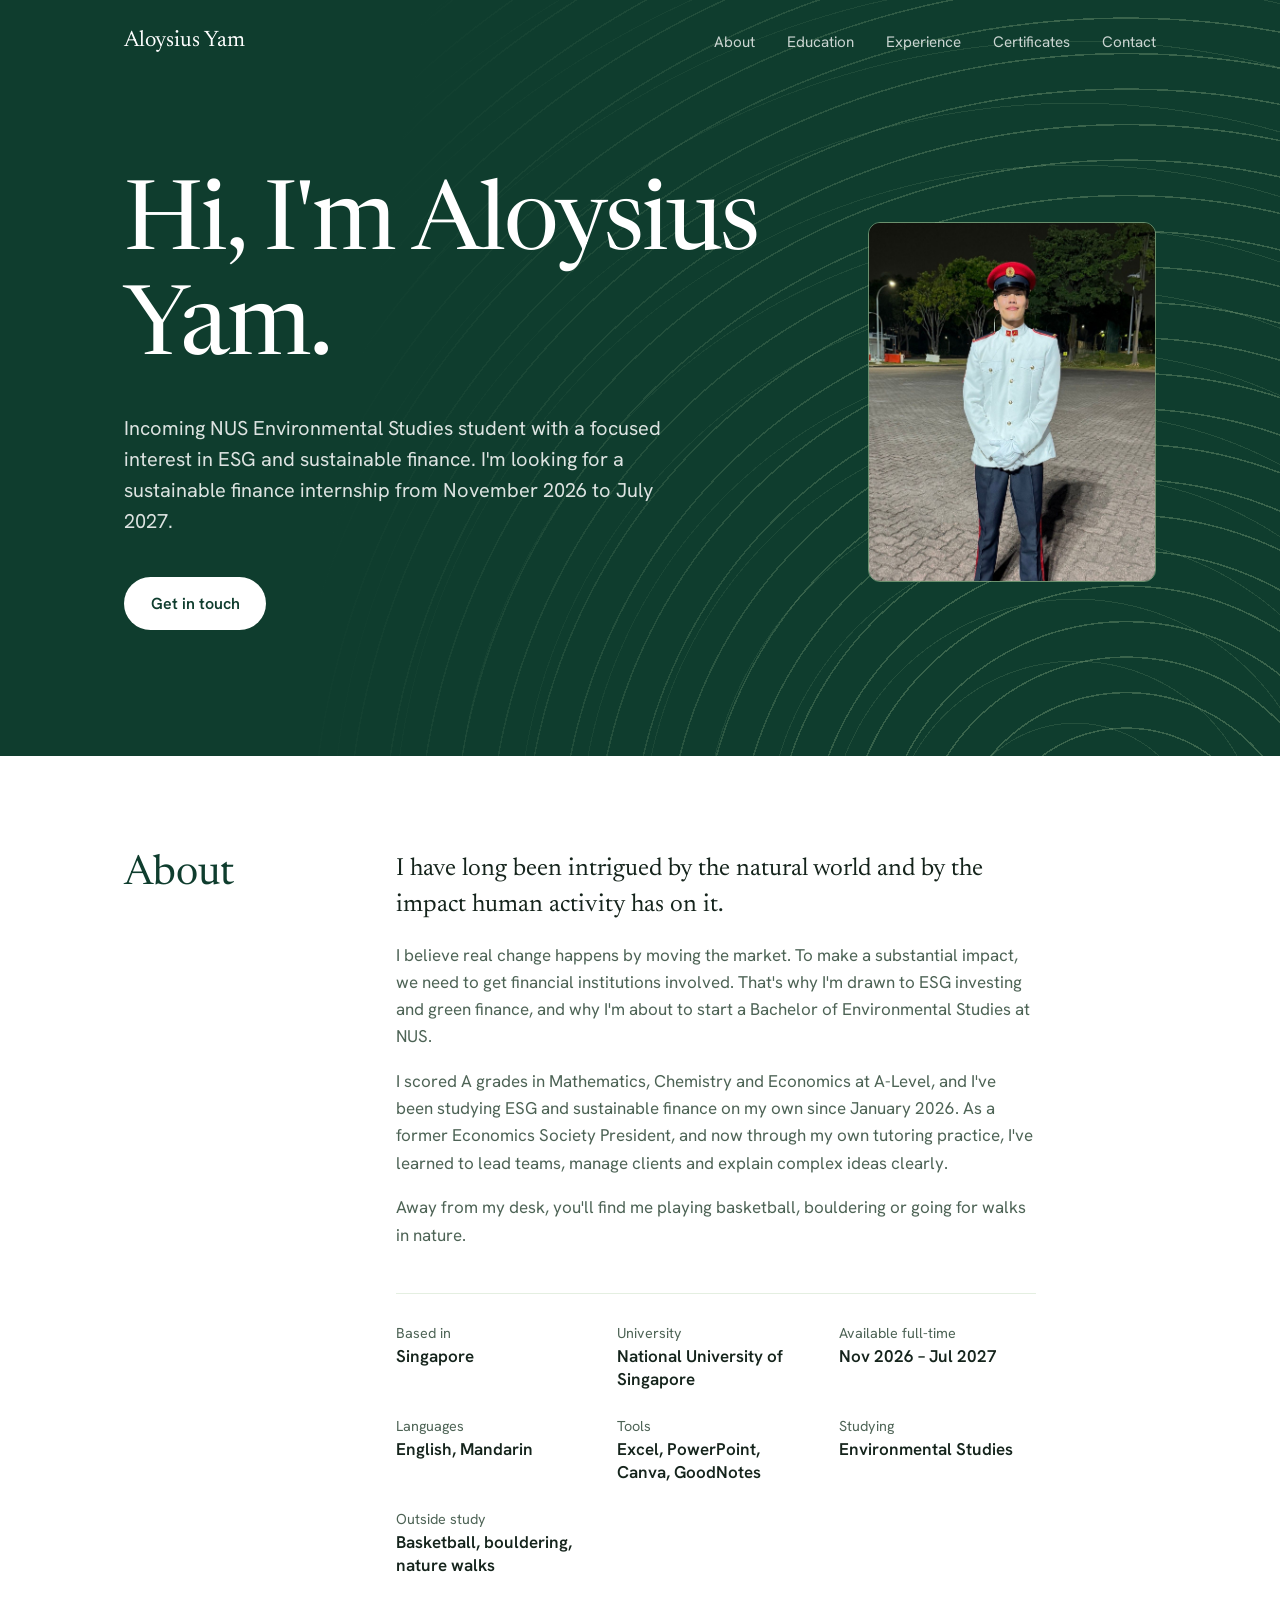
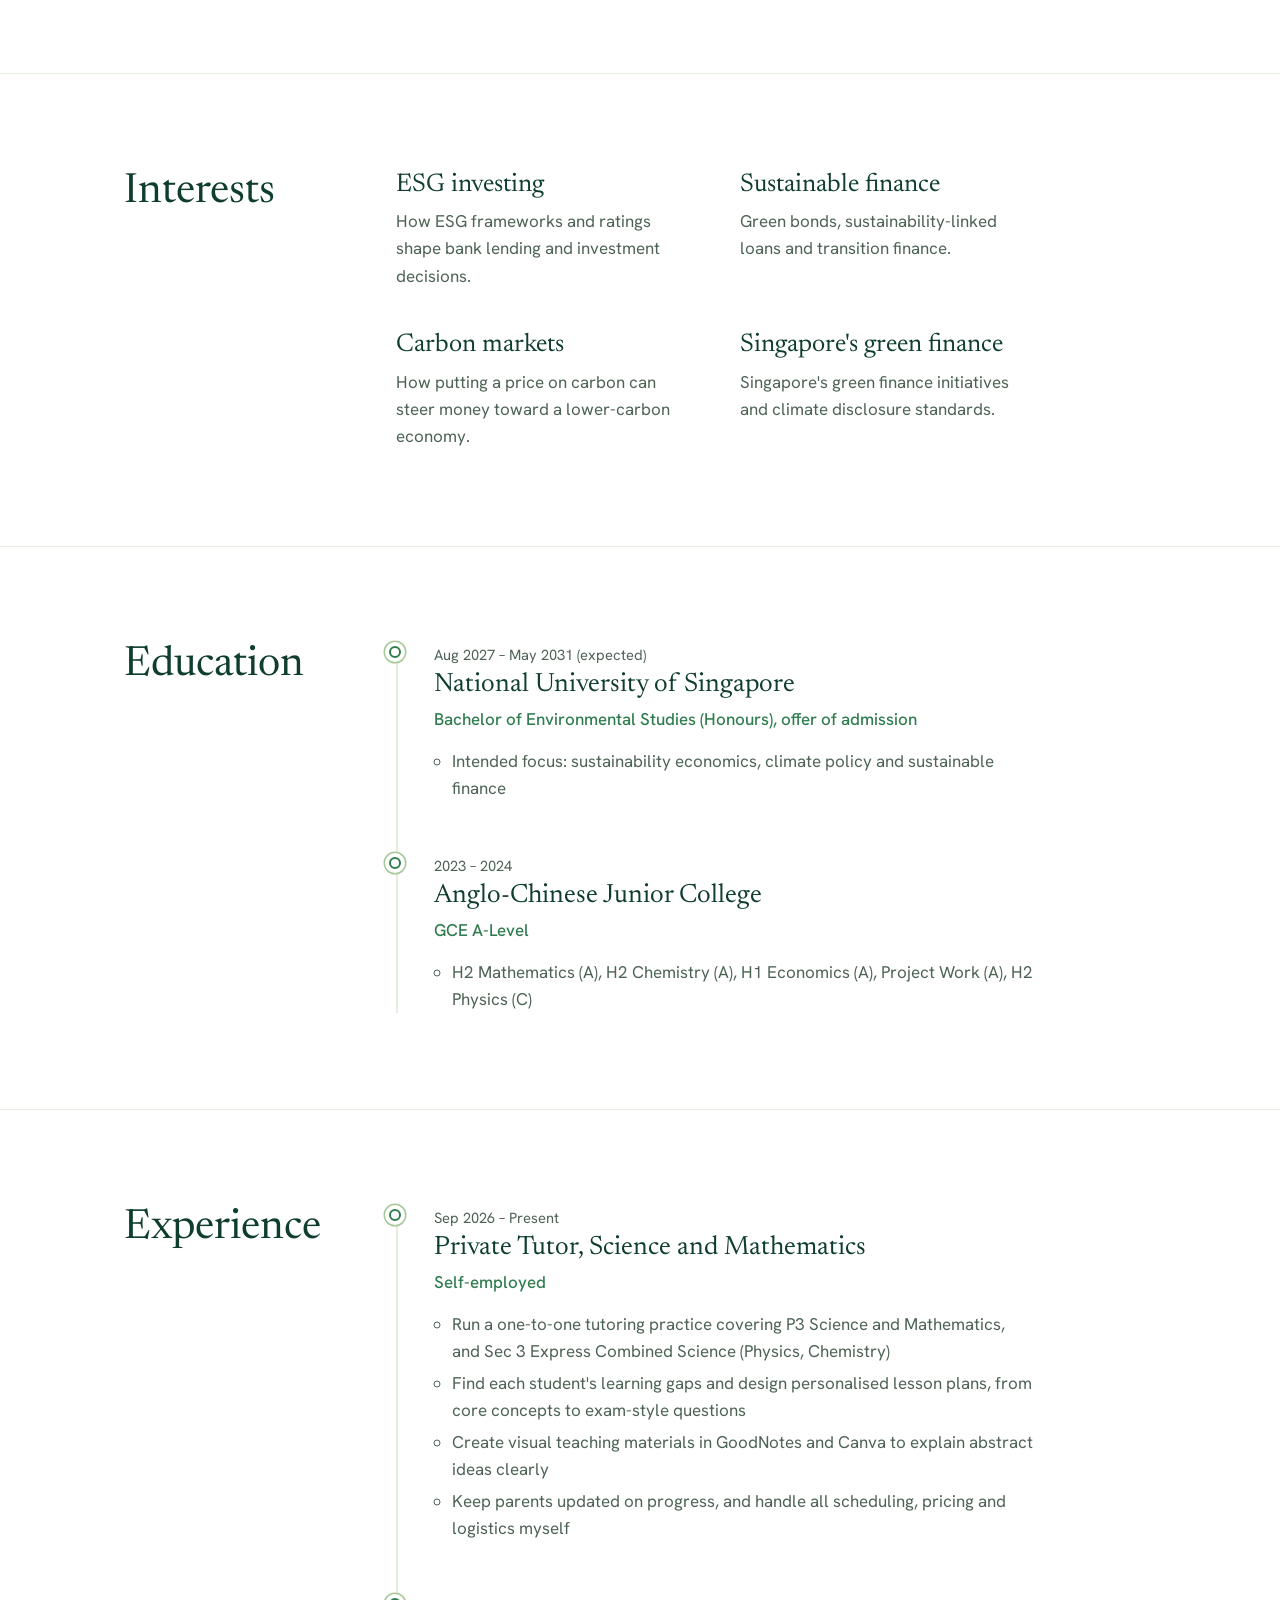
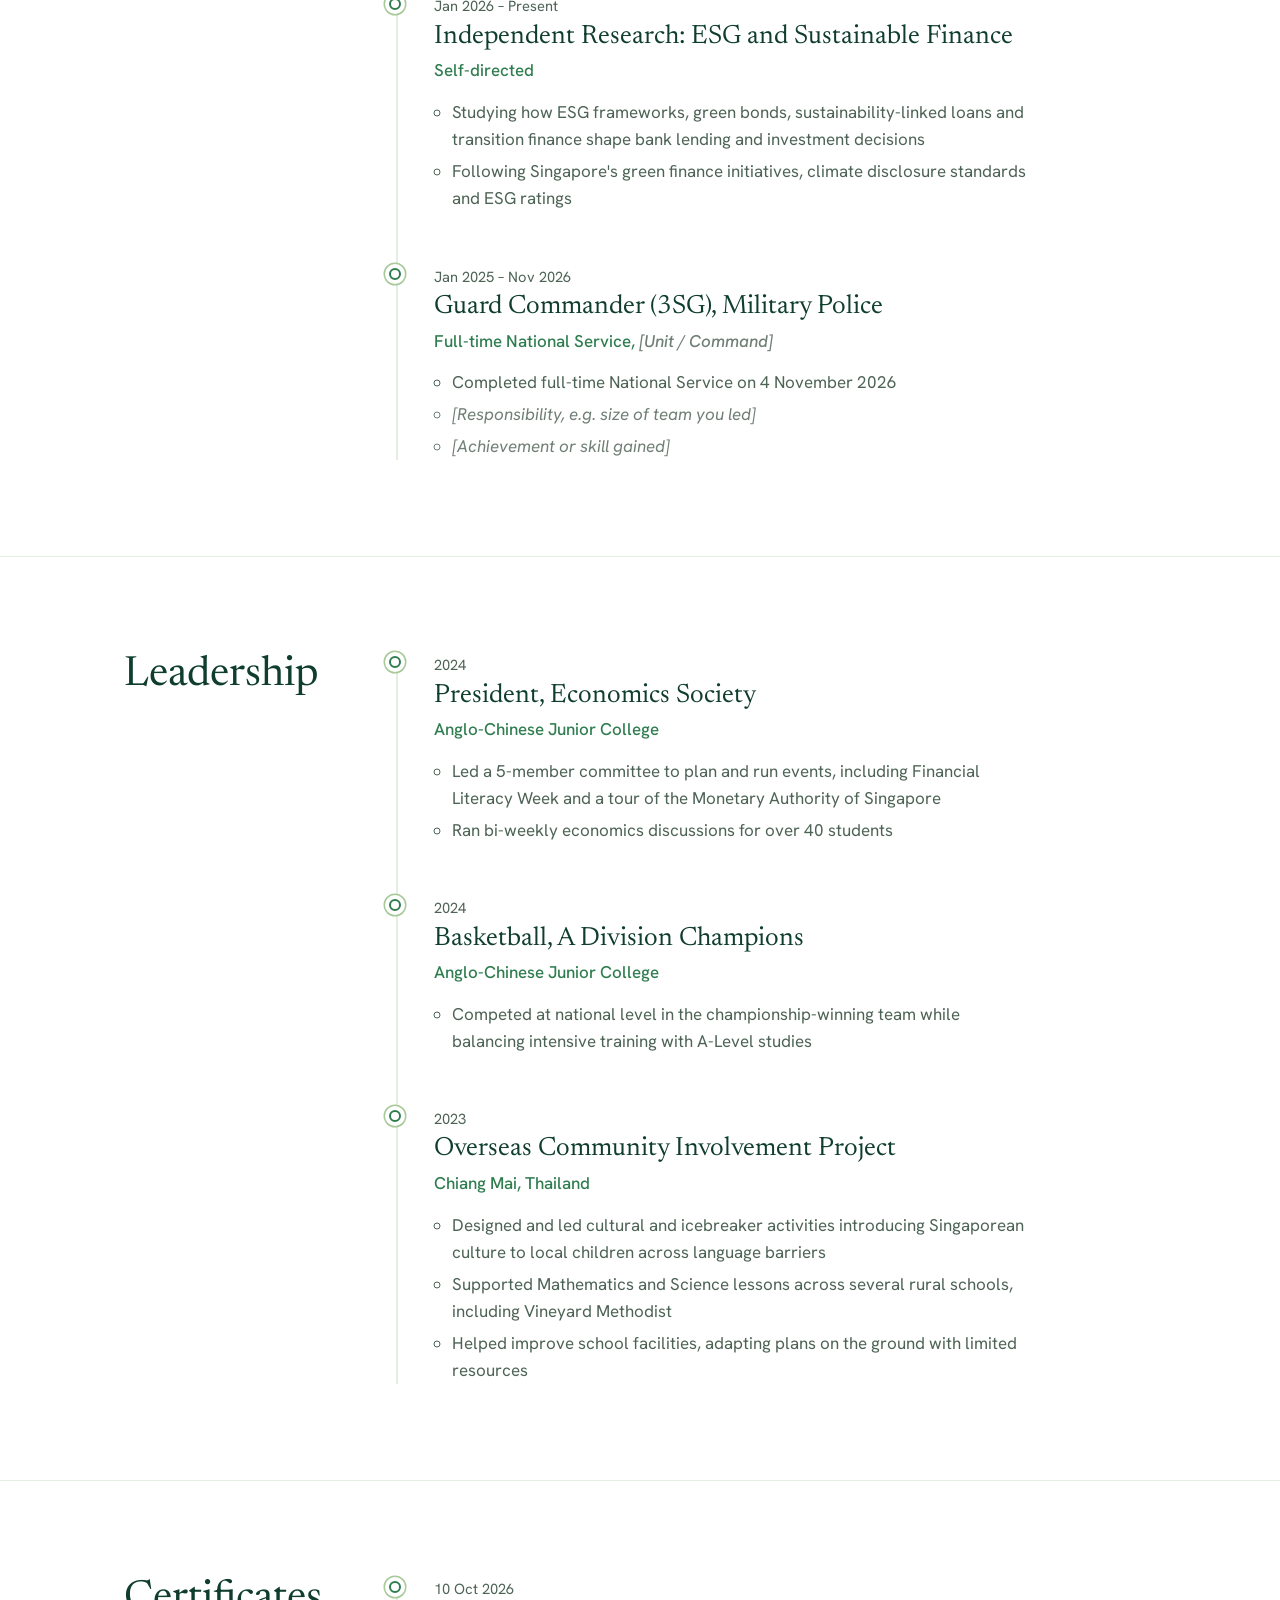
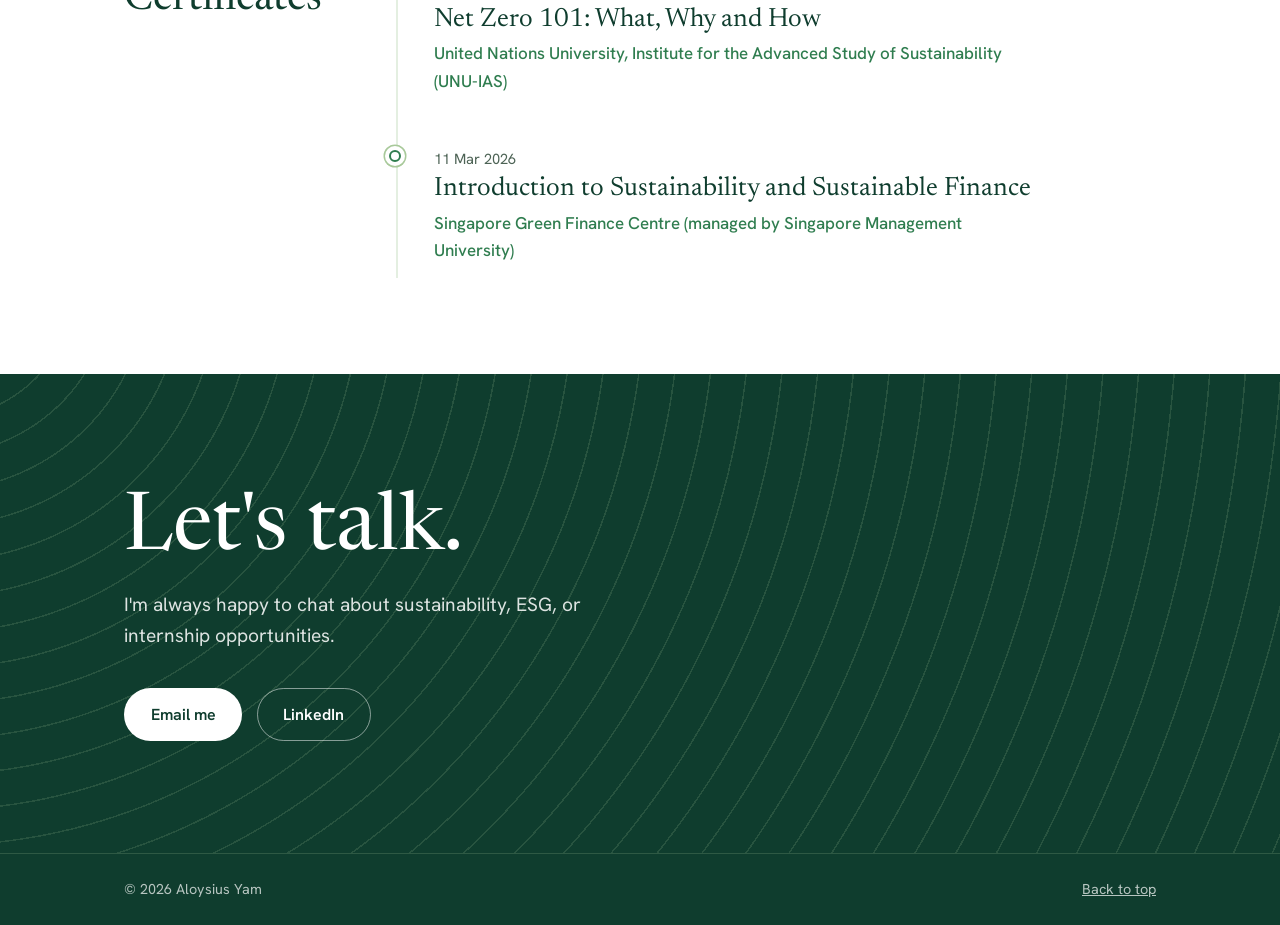
==== commit 6323310e: "Add photo, About text and NS dates; hide unfinished testimonials; add update-site skill Co-Authored-" ====
--- a/index.html
+++ b/index.html
@@ -22,18 +22,27 @@
         <a href="#education">Education</a>
         <a href="#experience">Experience</a>
         <a href="#certificates">Certificates</a>
+        <!-- Hidden until real quotes are added: <a href="#testimonials">Testimonials</a> -->
         <a href="#contact">Contact</a>
       </div>
     </nav>
 
     <div class="hero-body wrap">
-      <h1>Hi, I'm Aloysius.</h1>
-      <p class="lead">
-        Incoming NUS Environmental Studies student with a focused interest in
-        ESG and sustainable finance. I'm looking for a sustainable finance
-        internship from November 2026 to July 2027.
-      </p>
-      <a href="#contact" class="btn btn-light">Get in touch</a>
+      <div class="hero-text">
+        <h1>Hi, I'm Aloysius Yam.</h1>
+        <p class="lead">
+          Incoming NUS Environmental Studies student with a focused interest in
+          ESG and sustainable finance. I'm looking for a sustainable finance
+          internship from November 2026 to July 2027.
+        </p>
+        <a href="#contact" class="btn btn-light">Get in touch</a>
+        <!-- Hidden until real quotes are added: <a href="#testimonials" class="btn btn-ghost">Read testimonials</a> -->
+      </div>
+
+      <!-- PHOTO: to change it, replace photo.jpg in this folder -->
+      <figure class="hero-photo">
+        <img src="photo.jpg" alt="Aloysius Yam in ceremonial uniform">
+      </figure>
     </div>
   </header>
 
@@ -45,9 +54,14 @@
         <h2>About</h2>
         <div class="section-body">
           <p class="intro">
-            I'm about to start a Bachelor of Environmental Studies at NUS, and
-            I want to help organisations finance the transition to a
-            lower-carbon economy.
+            I have long been intrigued by the natural world and by the impact
+            human activity has on it.
+          </p>
+          <p>
+            I believe real change happens by moving the market. To make a
+            substantial impact, we need to get financial institutions involved.
+            That's why I'm drawn to ESG investing and green finance, and why
+            I'm about to start a Bachelor of Environmental Studies at NUS.
           </p>
           <p>
             I scored A grades in Mathematics, Chemistry and Economics at A-Level,
@@ -55,6 +69,10 @@
             January 2026. As a former Economics Society President, and now
             through my own tutoring practice, I've learned to lead teams, manage
             clients and explain complex ideas clearly.
+          </p>
+          <p>
+            Away from my desk, you'll find me playing basketball, bouldering or
+            going for walks in nature.
           </p>
           <dl class="facts">
             <div><dt>Based in</dt><dd>Singapore</dd></div>
@@ -63,6 +81,7 @@
             <div><dt>Languages</dt><dd>English, Mandarin</dd></div>
             <div><dt>Tools</dt><dd>Excel, PowerPoint, Canva, GoodNotes</dd></div>
             <div><dt>Studying</dt><dd>Environmental Studies</dd></div>
+            <div><dt>Outside study</dt><dd>Basketball, bouldering, nature walks</dd></div>
           </dl>
         </div>
       </div>
@@ -148,7 +167,7 @@
             </ul>
           </li>
           <li class="job">
-            <p class="date"><span class="placeholder">[Start date]</span> – Nov 2026</p>
+            <p class="date">Jan 2025 – Nov 2026</p>
             <h3>Guard Commander (3SG), Military Police</h3>
             <p class="org">Full-time National Service, <span class="placeholder">[Unit / Command]</span></p>
             <ul>
@@ -213,6 +232,25 @@
             <p class="org">Singapore Green Finance Centre (managed by Singapore Management University)</p>
           </li>
         </ol>
+      </div>
+    </section>
+
+    <!-- TESTIMONIALS: replace each placeholder with a real quote you have permission to use.
+         Hidden for now. To show it, delete the word "hidden" below and uncomment
+         the two Testimonials links near the top of this file. -->
+    <section id="testimonials" class="section" hidden>
+      <div class="wrap split">
+        <h2>Testimonials</h2>
+        <div class="section-body quotes">
+          <blockquote>
+            <p class="placeholder">[Quote from a tuition parent or student]</p>
+            <footer class="placeholder">[Name, relationship, e.g. parent of a P3 student]</footer>
+          </blockquote>
+          <blockquote>
+            <p class="placeholder">[Quote from a teacher, commander or Economics Society member]</p>
+            <footer class="placeholder">[Name and role]</footer>
+          </blockquote>
+        </div>
       </div>
     </section>
 
--- a/style.css
+++ b/style.css
@@ -118,15 +118,45 @@
 }
 
 .hero-body {
-  padding-top: clamp(5rem, 14vh, 9rem);
-  padding-bottom: clamp(6rem, 18vh, 11rem);
+  display: grid;
+  grid-template-columns: 1fr 18rem;
+  gap: 3rem;
+  align-items: center;
+  padding-top: clamp(4rem, 10vh, 7rem);
+  padding-bottom: clamp(5rem, 14vh, 9rem);
 }
 
 .hero h1 {
-  font-size: clamp(3.2rem, 10vw, 7.5rem);
+  font-size: clamp(3rem, 8vw, 6rem);
   letter-spacing: -0.02em;
-  max-width: 10ch;
+  max-width: 11ch;
   margin-bottom: 1.75rem;
+}
+
+/* Photo frame on the right of the hero */
+.hero-photo img,
+.photo-placeholder {
+  display: block;
+  width: 100%;
+  aspect-ratio: 4 / 5;
+  object-fit: cover;
+  border-radius: 12px;
+  border: 1.5px solid rgba(168, 201, 154, 0.6);
+}
+
+/* Show the upper part of the photo, where the face is */
+.hero-photo img {
+  object-position: center 20%;
+}
+
+.photo-placeholder {
+  display: flex;
+  align-items: center;
+  justify-content: center;
+  text-align: center;
+  font-style: italic;
+  color: rgba(255, 255, 255, 0.7);
+  background: rgba(255, 255, 255, 0.08);
 }
 
 .lead {
@@ -331,6 +361,24 @@
   font-size: 0.92rem;
 }
 
+/* ---------- Testimonials ---------- */
+.quotes blockquote + blockquote {
+  margin-top: 2.5rem;
+}
+
+.quotes blockquote p {
+  font-family: var(--serif);
+  font-size: 1.4rem;
+  line-height: 1.45;
+  padding-left: 1.25rem;
+  border-left: 3px solid var(--lichen);
+}
+
+.quotes blockquote footer {
+  margin: 0.75rem 0 0 1.25rem;
+  font-size: 0.95rem;
+}
+
 /* ---------- Contact ---------- */
 .contact {
   padding: 7rem 0;
@@ -407,6 +455,14 @@
     position: static;
   }
 
+  .hero-body {
+    grid-template-columns: 1fr;
+  }
+
+  .hero-photo {
+    max-width: 14rem;
+  }
+
   .facts,
   .interests {
     grid-template-columns: 1fr;
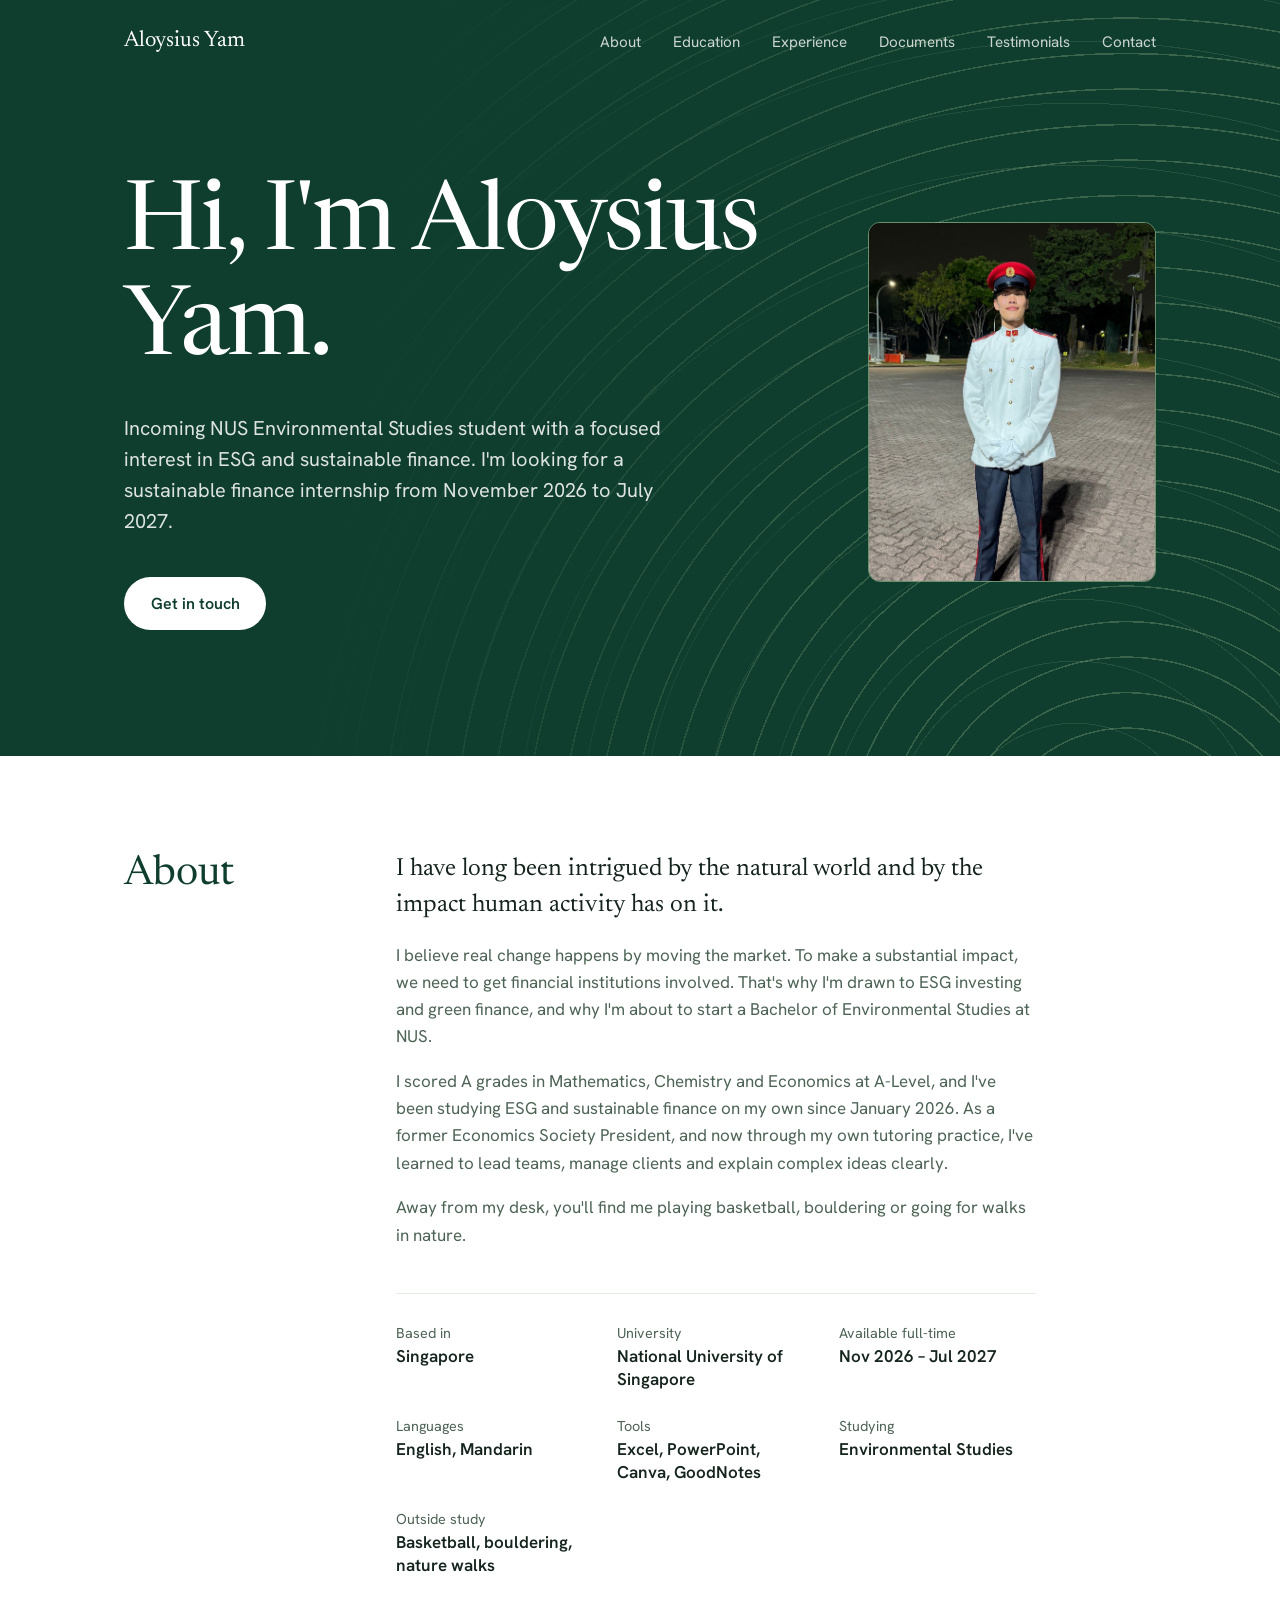
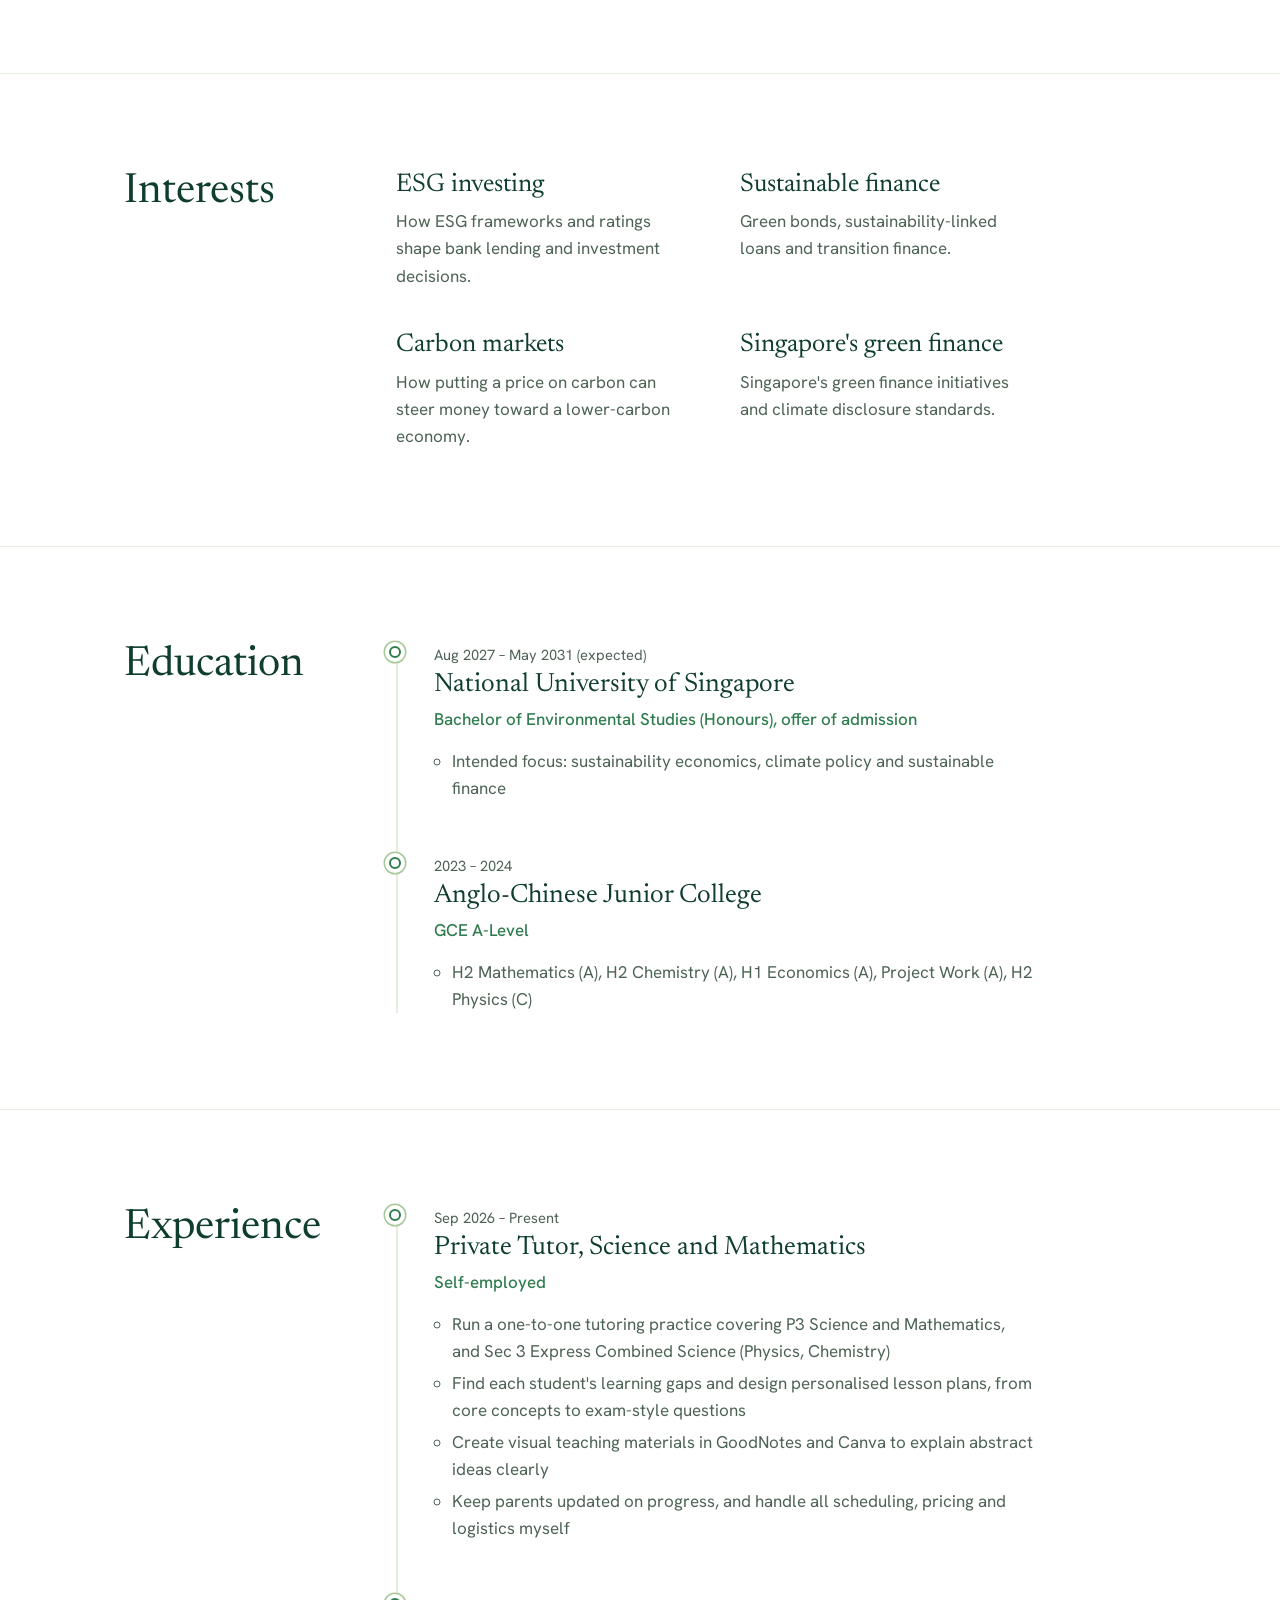
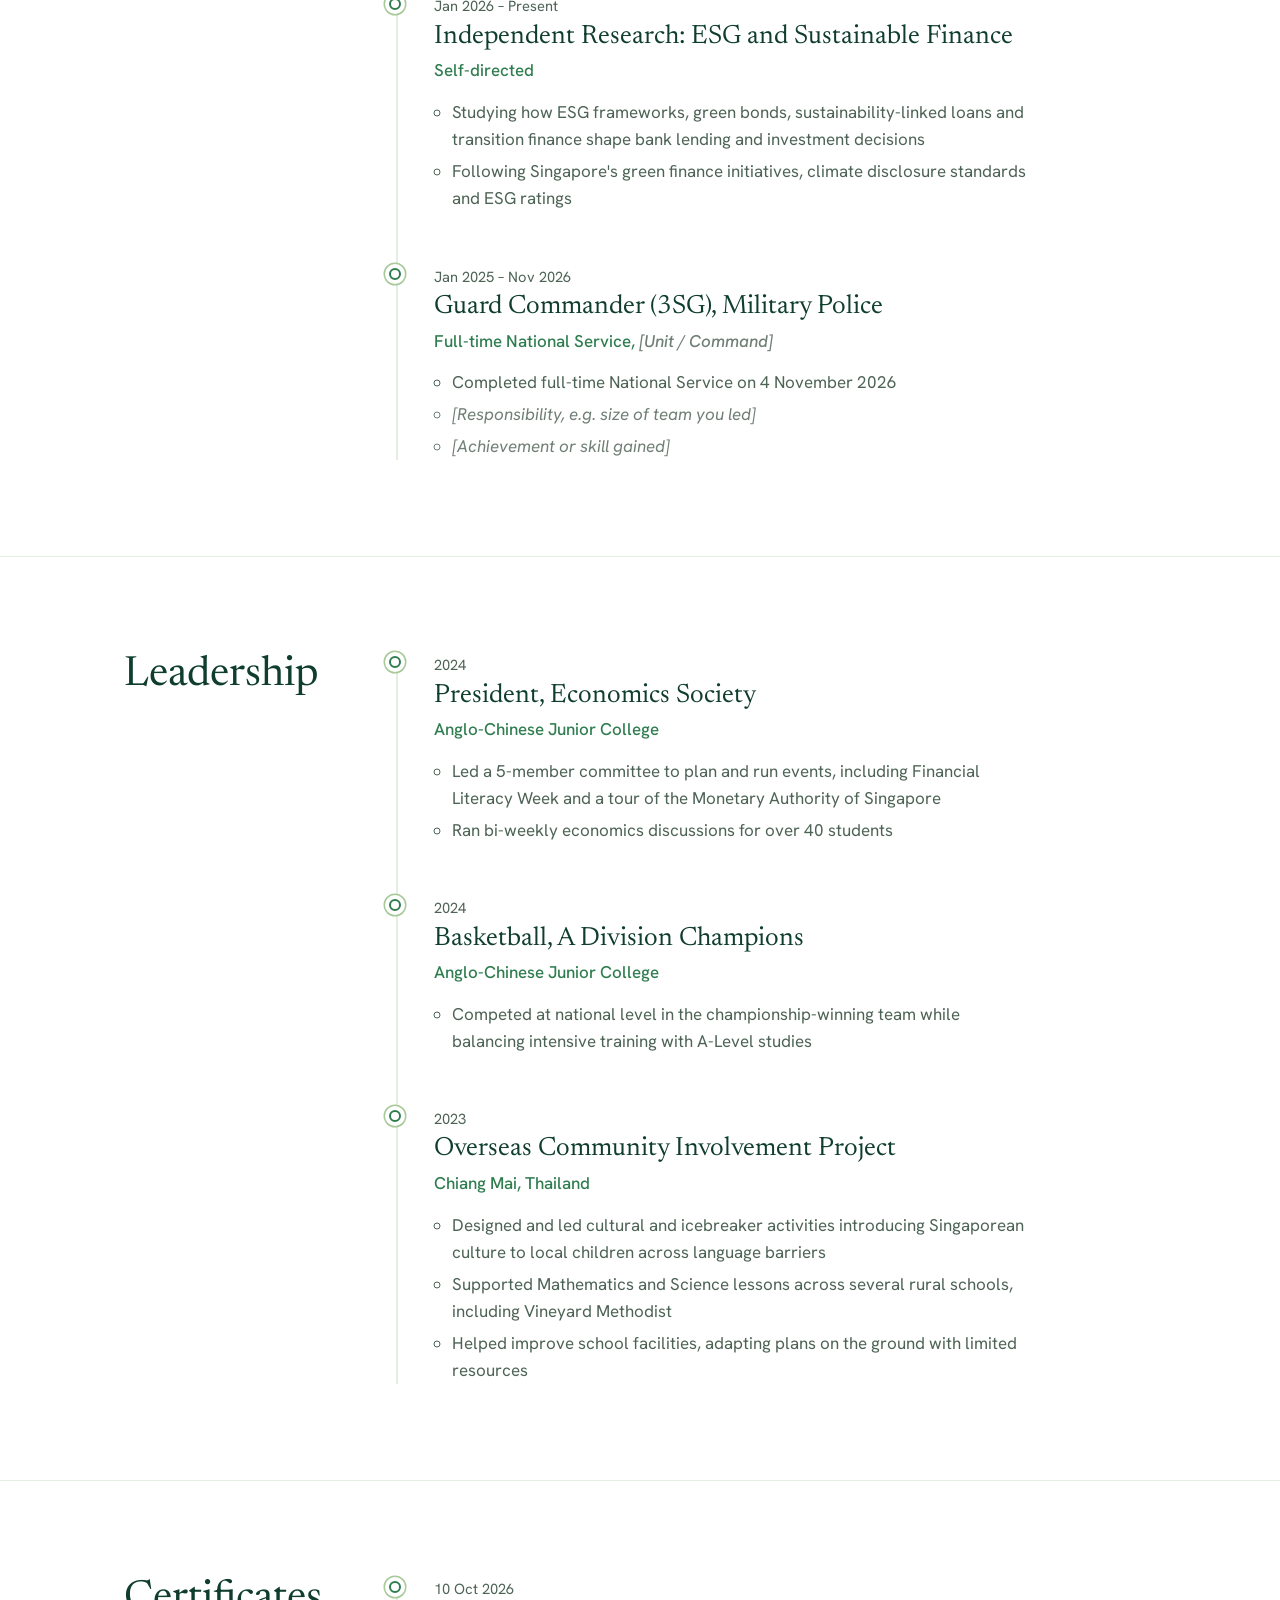
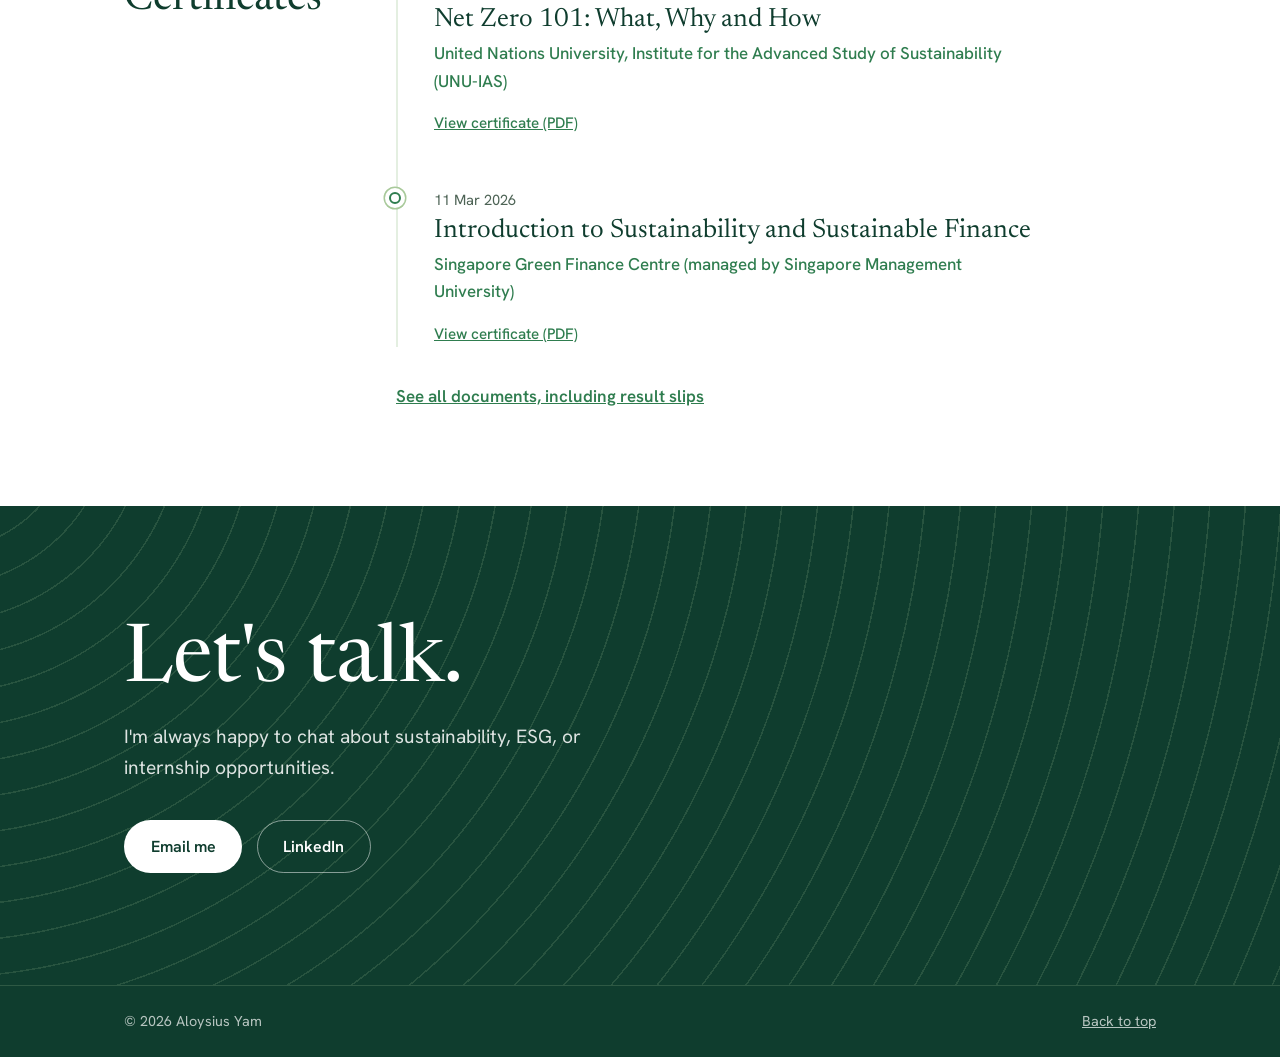
==== commit daba6cef: "Add Documents and Testimonials pages with certificate PDFs Co-Authored-By: Claude Opus 5.5 <noreply@" ====
--- a/index.html
+++ b/index.html
@@ -21,8 +21,8 @@
         <a href="#about">About</a>
         <a href="#education">Education</a>
         <a href="#experience">Experience</a>
-        <a href="#certificates">Certificates</a>
-        <!-- Hidden until real quotes are added: <a href="#testimonials">Testimonials</a> -->
+        <a href="documents.html">Documents</a>
+        <a href="testimonials.html">Testimonials</a>
         <a href="#contact">Contact</a>
       </div>
     </nav>
@@ -35,9 +35,7 @@
           ESG and sustainable finance. I'm looking for a sustainable finance
           internship from November 2026 to July 2027.
         </p>
-        <a href="#contact" class="btn btn-light">Get in touch</a>
-        <!-- Hidden until real quotes are added: <a href="#testimonials" class="btn btn-ghost">Read testimonials</a> -->
-      </div>
+        <a href="#contact" class="btn btn-light">Get in touch</a>      </div>
 
       <!-- PHOTO: to change it, replace photo.jpg in this folder -->
       <figure class="hero-photo">
@@ -220,36 +218,22 @@
     <section id="certificates" class="section">
       <div class="wrap split">
         <h2>Certificates</h2>
-        <ol class="section-body timeline">
+        <div class="section-body">
+        <ol class="timeline">
           <li class="job">
             <p class="date">10 Oct 2026</p>
             <h3>Net Zero 101: What, Why and How</h3>
             <p class="org">United Nations University, Institute for the Advanced Study of Sustainability (UNU-IAS)</p>
+            <a href="docs/net-zero-101-certificate.pdf" class="doc-link" target="_blank" rel="noopener">View certificate (PDF)</a>
           </li>
           <li class="job">
             <p class="date">11 Mar 2026</p>
             <h3>Introduction to Sustainability and Sustainable Finance</h3>
             <p class="org">Singapore Green Finance Centre (managed by Singapore Management University)</p>
-          </li>
-        </ol>
-      </div>
-    </section>
-
-    <!-- TESTIMONIALS: replace each placeholder with a real quote you have permission to use.
-         Hidden for now. To show it, delete the word "hidden" below and uncomment
-         the two Testimonials links near the top of this file. -->
-    <section id="testimonials" class="section" hidden>
-      <div class="wrap split">
-        <h2>Testimonials</h2>
-        <div class="section-body quotes">
-          <blockquote>
-            <p class="placeholder">[Quote from a tuition parent or student]</p>
-            <footer class="placeholder">[Name, relationship, e.g. parent of a P3 student]</footer>
-          </blockquote>
-          <blockquote>
-            <p class="placeholder">[Quote from a teacher, commander or Economics Society member]</p>
-            <footer class="placeholder">[Name and role]</footer>
-          </blockquote>
+            <a href="docs/sustainable-finance-certificate.pdf" class="doc-link" target="_blank" rel="noopener">View certificate (PDF)</a>
+          </li>
+        </ol>
+        <p class="section-more"><a href="documents.html">See all documents, including result slips</a></p>
         </div>
       </div>
     </section>
--- a/style.css
+++ b/style.css
@@ -483,3 +483,103 @@
     animation: none;
   }
 }
+
+/* =========================================================
+   Extra pages: Documents and Testimonials
+   ========================================================= */
+
+/* Smaller green header used at the top of the extra pages */
+.hero-small .hero-body {
+  display: block;
+  padding-top: clamp(2.5rem, 7vh, 4.5rem);
+  padding-bottom: clamp(3rem, 9vh, 5.5rem);
+}
+
+.hero-small h1 {
+  font-size: clamp(2.6rem, 6vw, 4.5rem);
+  max-width: none;
+  margin-bottom: 1rem;
+}
+
+.hero-small .lead {
+  margin-bottom: 0;
+}
+
+/* Underline the menu link for the page you're on */
+.nav-links a[aria-current="page"] {
+  color: var(--paper);
+  text-decoration: underline;
+  text-underline-offset: 6px;
+}
+
+/* A list of documents: title and details on the left, button on the right */
+.doc-list {
+  list-style: none;
+}
+
+.doc-list li {
+  display: flex;
+  justify-content: space-between;
+  align-items: center;
+  gap: 1.5rem;
+  padding: 1.25rem 0;
+  border-bottom: 1px solid var(--moss);
+}
+
+.doc-list li:first-child {
+  padding-top: 0;
+}
+
+.doc-list h3 {
+  font-size: 1.45rem;
+  color: var(--canopy);
+  margin-bottom: 0.25rem;
+}
+
+.doc-list p {
+  font-size: 0.95rem;
+}
+
+/* Small green button, for use on white backgrounds */
+.btn-green {
+  color: var(--paper);
+  background: var(--fern);
+}
+
+.btn-green:hover {
+  background: var(--canopy);
+}
+
+.btn-small {
+  padding: 0.55rem 1.1rem;
+  font-size: 0.9rem;
+  white-space: nowrap;
+}
+
+/* Grey "PDF not added yet" label in place of a button */
+.doc-missing {
+  font-size: 0.9rem;
+  font-style: italic;
+  color: #6f7f75;
+  white-space: nowrap;
+}
+
+/* Link under a certificate on the home page */
+.doc-link {
+  font-size: 0.95rem;
+  font-weight: 500;
+}
+
+@media (max-width: 760px) {
+  .doc-list li {
+    flex-direction: column;
+    align-items: flex-start;
+    gap: 0.75rem;
+  }
+}
+
+/* "See all documents" link under the home page certificates */
+.section-more {
+  margin-top: 2.25rem;
+  font-weight: 600;
+}
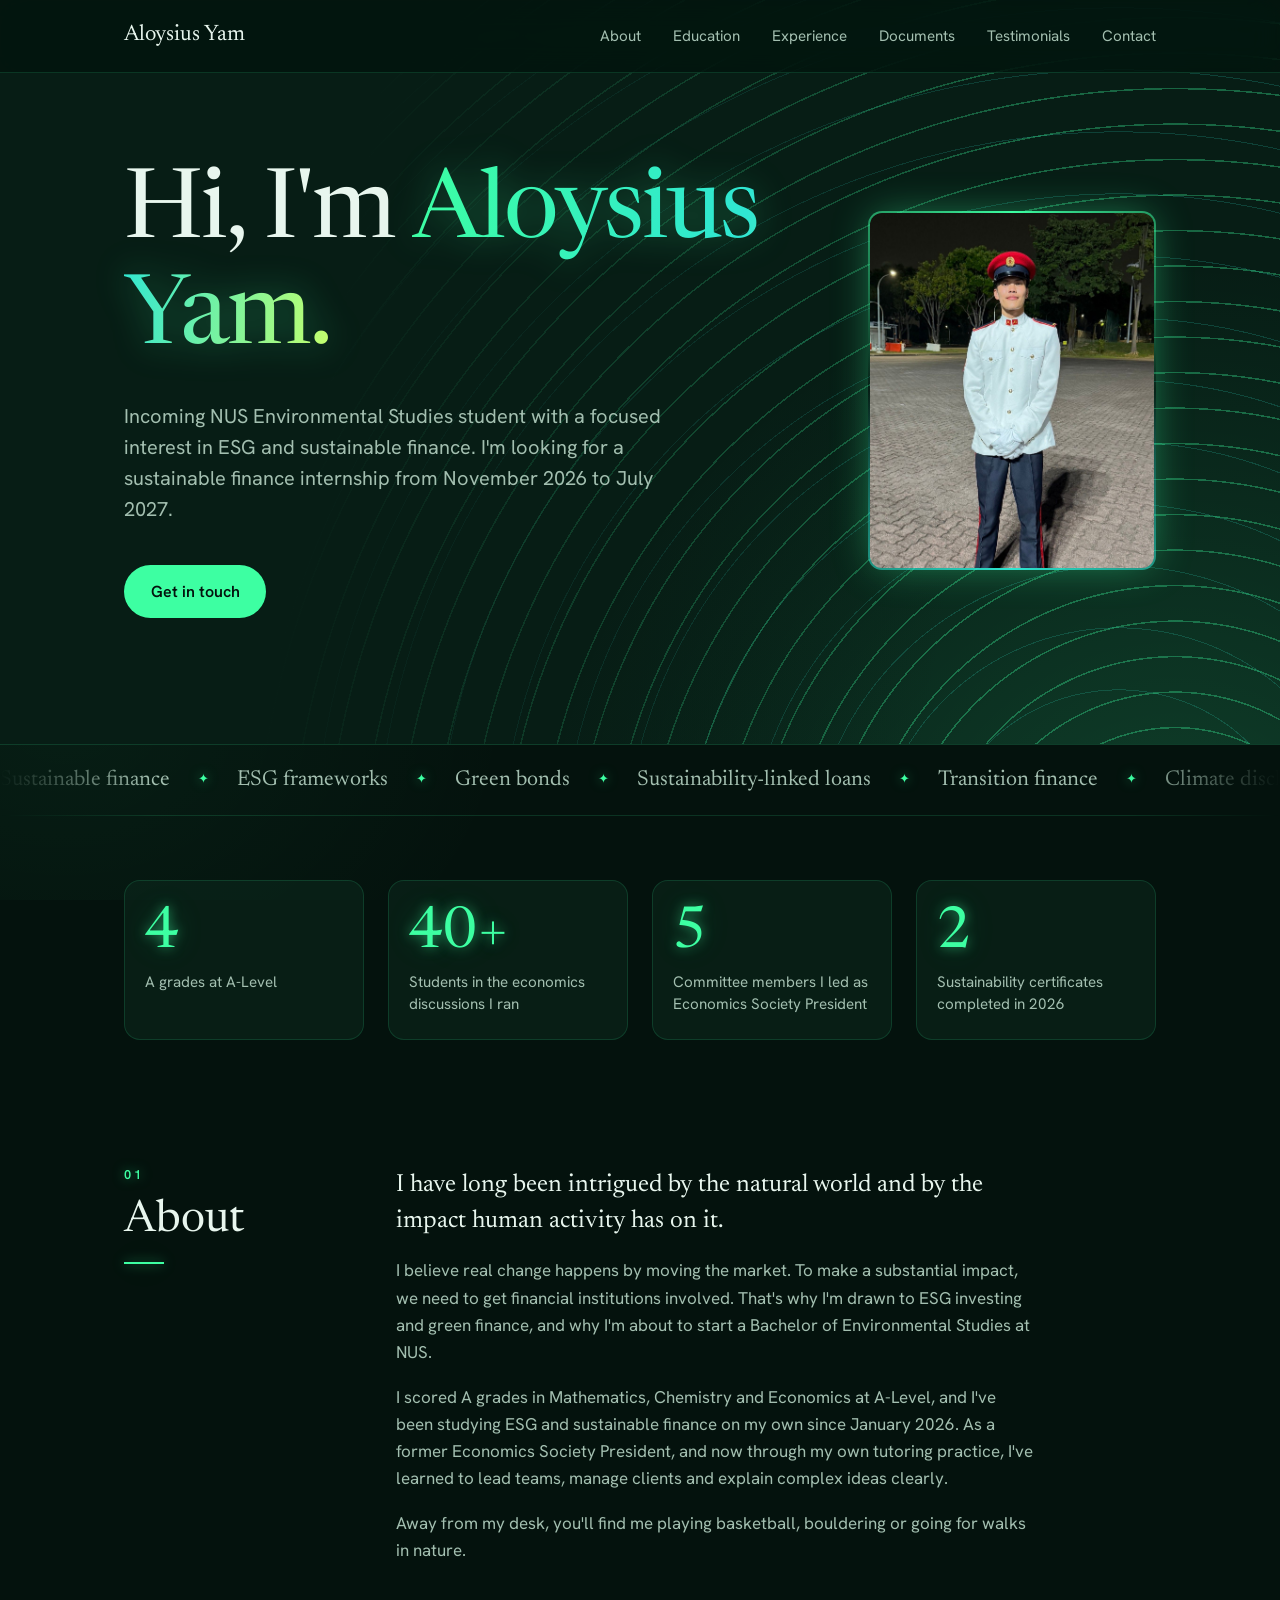
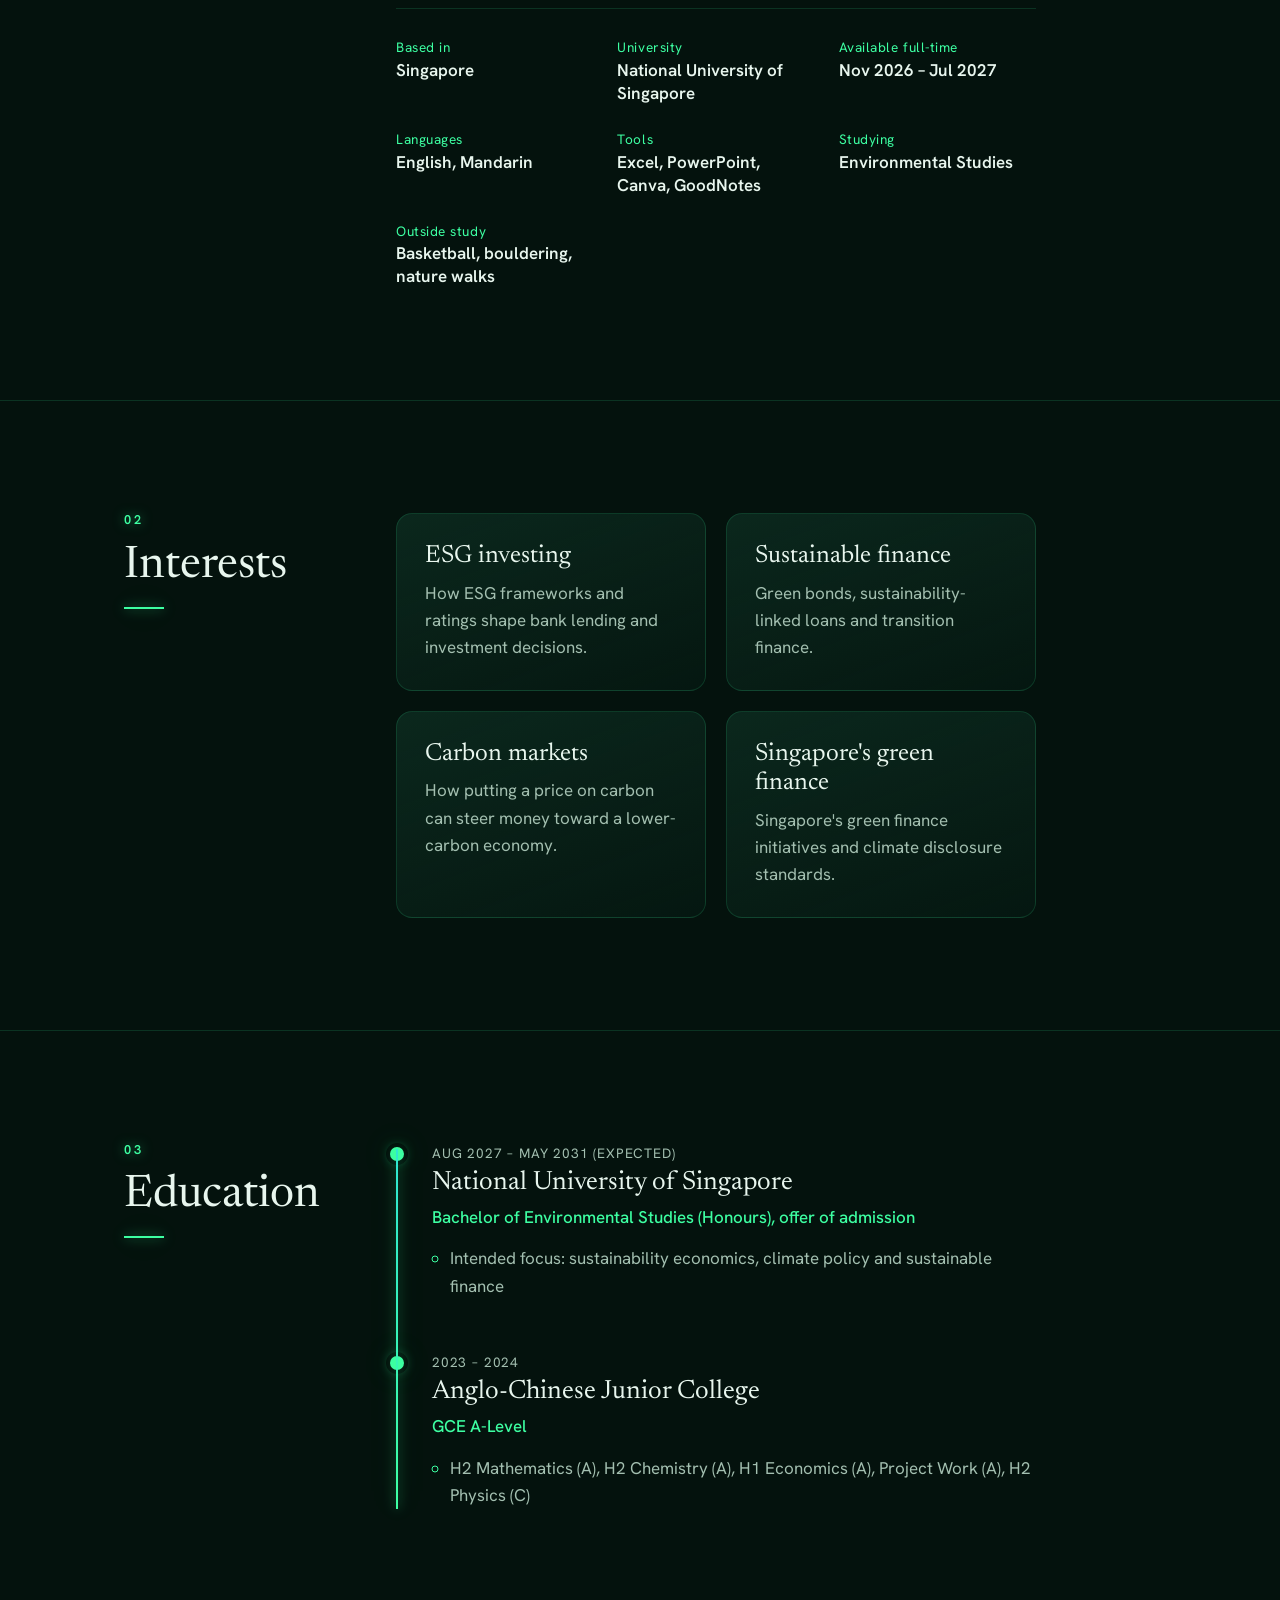
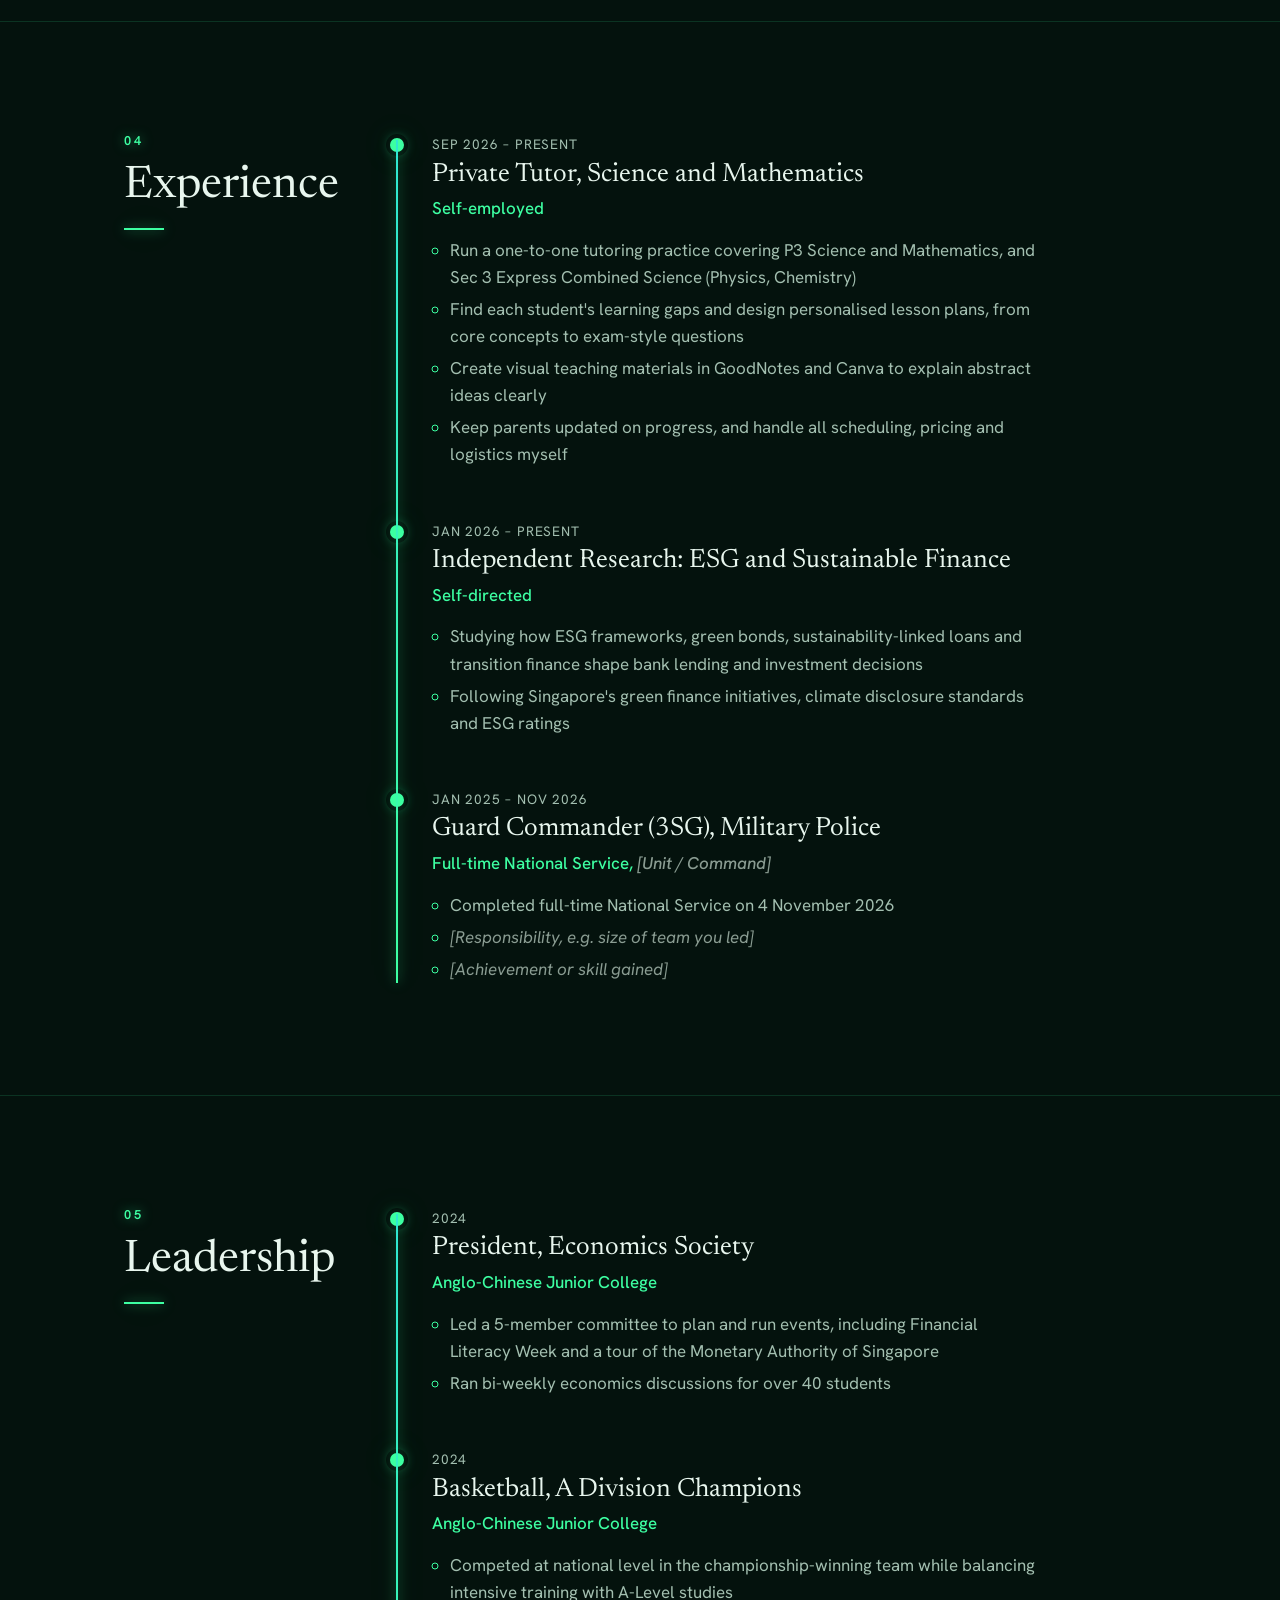
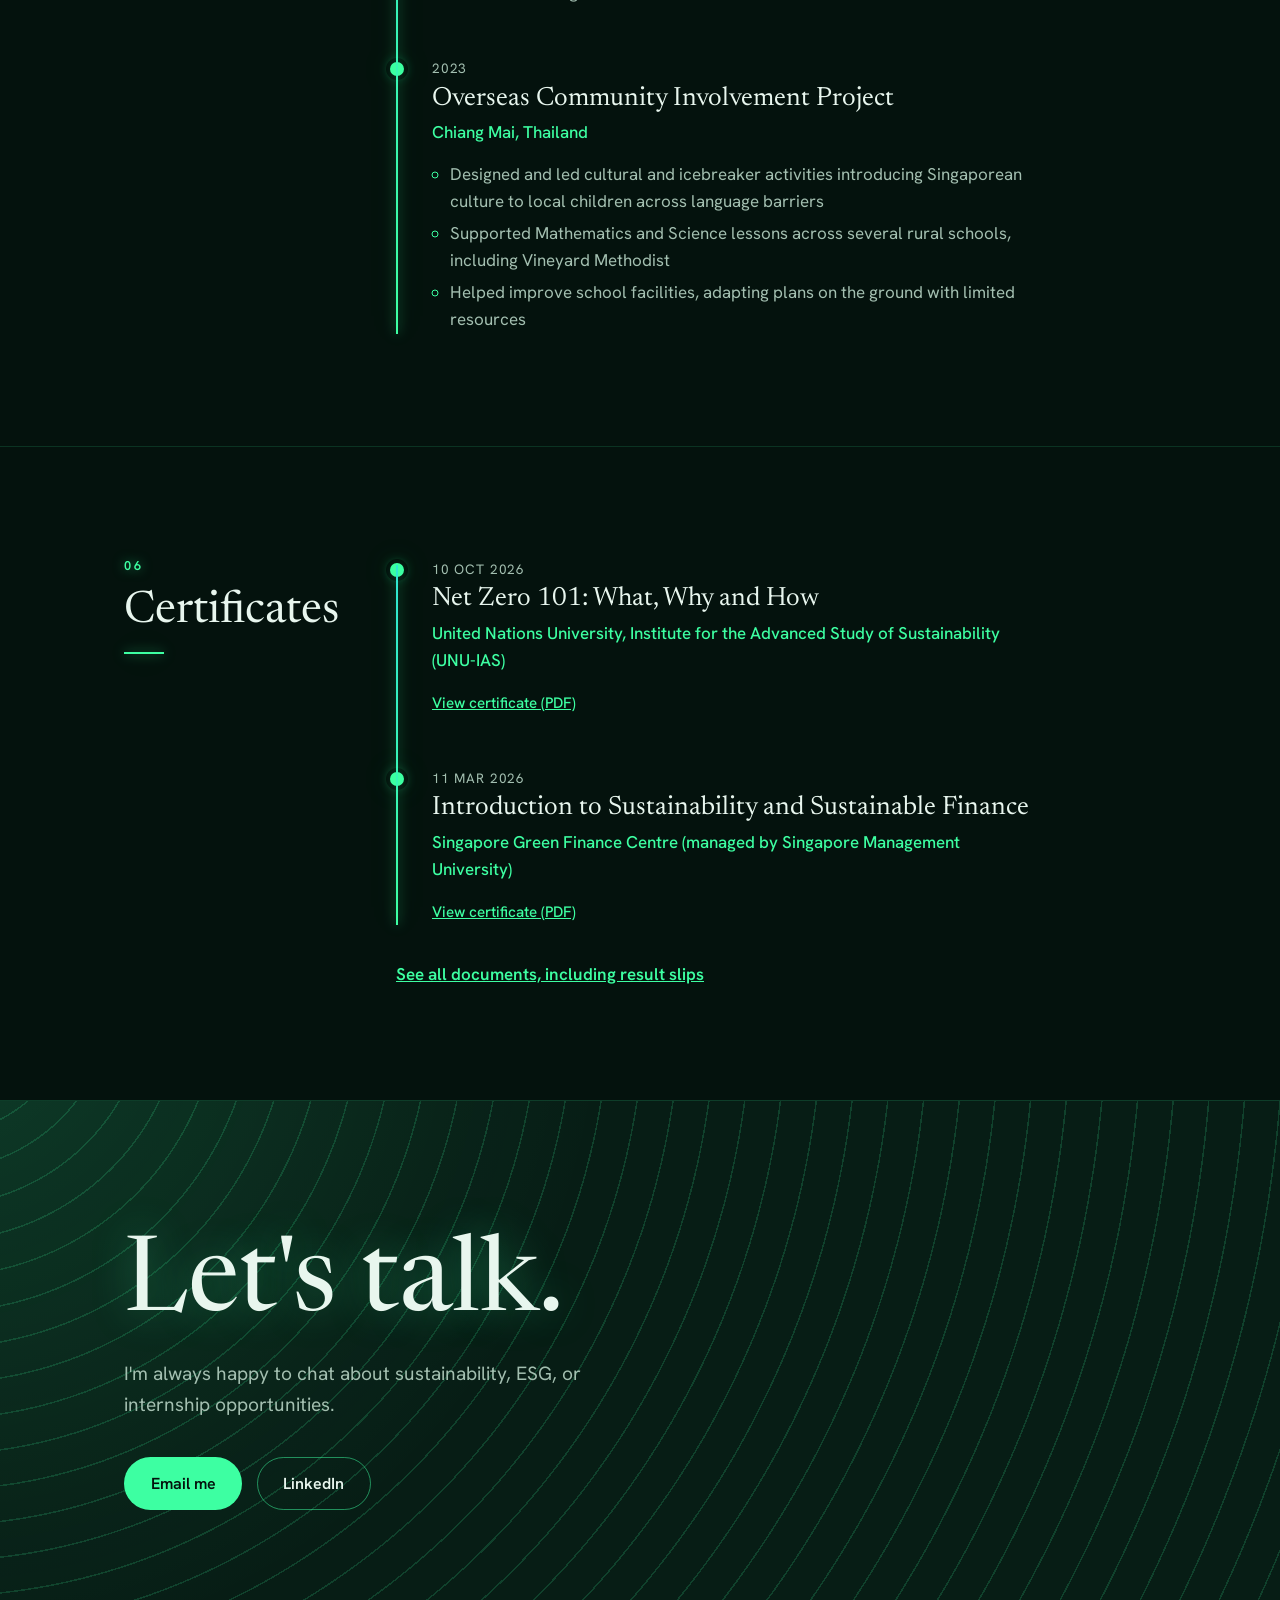
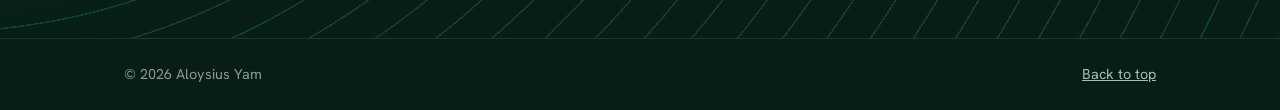
==== commit 9341f2c0: "Redesign site with neon bioluminescent theme and scroll animations Dark forest colours with neon glo" ====
--- a/index.html
+++ b/index.html
@@ -13,23 +13,29 @@
 </head>
 <body>
 
+  <!-- Glowing bar along the top that fills as you scroll -->
+  <div class="progress" aria-hidden="true"></div>
+
   <!-- HERO: deep green block with tree-ring lines -->
   <header class="hero" id="top">
-    <nav class="nav wrap" aria-label="Main">
-      <a href="#top" class="logo">Aloysius Yam</a>
-      <div class="nav-links">
-        <a href="#about">About</a>
-        <a href="#education">Education</a>
-        <a href="#experience">Experience</a>
-        <a href="documents.html">Documents</a>
-        <a href="testimonials.html">Testimonials</a>
-        <a href="#contact">Contact</a>
-      </div>
-    </nav>
+    <!-- MENU: stays fixed at the top of the screen -->
+    <div class="topbar">
+      <nav class="nav wrap" aria-label="Main">
+        <a href="#top" class="logo">Aloysius Yam</a>
+        <div class="nav-links">
+          <a href="#about">About</a>
+          <a href="#education">Education</a>
+          <a href="#experience">Experience</a>
+          <a href="documents.html">Documents</a>
+          <a href="testimonials.html">Testimonials</a>
+          <a href="#contact">Contact</a>
+        </div>
+      </nav>
+    </div>
 
     <div class="hero-body wrap">
       <div class="hero-text">
-        <h1>Hi, I'm Aloysius Yam.</h1>
+        <h1>Hi, I'm <span class="glow-text">Aloysius Yam.</span></h1>
         <p class="lead">
           Incoming NUS Environmental Studies student with a focused interest in
           ESG and sustainable finance. I'm looking for a sustainable finance
@@ -44,7 +50,54 @@
     </div>
   </header>
 
+  <!-- TICKER: topics slide sideways in a loop. The list is written twice
+       on purpose so the loop has no gap. Topics come from your Experience section. -->
+  <div class="ticker" aria-hidden="true">
+    <div class="ticker-track">
+      <span>Sustainable finance</span>
+      <span>ESG frameworks</span>
+      <span>Green bonds</span>
+      <span>Sustainability-linked loans</span>
+      <span>Transition finance</span>
+      <span>Climate disclosure</span>
+      <span>ESG ratings</span>
+      <span>Singapore green finance</span>
+      <span>Sustainable finance</span>
+      <span>ESG frameworks</span>
+      <span>Green bonds</span>
+      <span>Sustainability-linked loans</span>
+      <span>Transition finance</span>
+      <span>Climate disclosure</span>
+      <span>ESG ratings</span>
+      <span>Singapore green finance</span>
+    </div>
+  </div>
+
   <main>
+
+    <!-- AT A GLANCE: numbers count up when they scroll into view.
+         Each number comes from elsewhere on this page. To change one,
+         edit BOTH the data-count value and the number inside the tag. -->
+    <section class="stats-band" aria-label="At a glance">
+      <ul class="wrap stats">
+        <li>
+          <span class="stat-num"><span data-count="4">4</span></span>
+          <span class="stat-label">A grades at A-Level</span>
+        </li>
+        <li>
+          <span class="stat-num"><span data-count="40">40</span>+</span>
+          <span class="stat-label">Students in the economics discussions I ran</span>
+        </li>
+        <li>
+          <span class="stat-num"><span data-count="5">5</span></span>
+          <span class="stat-label">Committee members I led as Economics Society President</span>
+        </li>
+        <li>
+          <span class="stat-num"><span data-count="2">2</span></span>
+          <span class="stat-label">Sustainability certificates completed in 2026</span>
+        </li>
+      </ul>
+    </section>
 
     <!-- ABOUT: wording based on the Profile section of your CV -->
     <section id="about" class="section">
@@ -259,5 +312,8 @@
     </div>
   </footer>
 
+  <!-- Small extras: counting numbers, glow that follows the mouse, magnetic buttons -->
+  <script src="script.js" defer></script>
+
 </body>
 </html>
--- a/style.css
+++ b/style.css
@@ -1,20 +1,33 @@
 /* =========================================================
-   Growth rings: a green-and-white theme based on tree rings
+   Bioluminescent forest: a dark-green theme with neon glows,
+   like fireflies and glowing moss at night.
    Change the colours here to restyle the whole site.
    ========================================================= */
 :root {
-  --canopy: #0f3d2e;   /* deep green: hero, contact, footer */
-  --fern: #2f7d4f;     /* mid green: links, dots, accents */
-  --lichen: #a8c99a;   /* pale green: ring lines on dark green */
-  --moss: #e4efe1;     /* light tint: dividers, timeline line */
-  --paper: #ffffff;    /* white background */
-  --ink: #15241c;      /* main text */
-  --muted: #4d6355;    /* secondary text */
+  /* Night-forest base colours */
+  --night: #04120d;    /* page background (almost black, green tint) */
+  --forest: #071d15;   /* hero, contact, footer */
+  --canopy: #0c2a1f;   /* cards and raised boxes */
+
+  /* Neon glows */
+  --neon: #3dffa2;     /* main neon green: links, dots, buttons */
+  --teal: #2fe6d2;     /* second glow colour, used in gradients */
+  --lime: #c6ff6b;     /* small highlights */
+
+  /* Text */
+  --ink: #e8f6ee;      /* main text (soft white) */
+  --muted: #a3bfb0;    /* secondary text */
+  --faint: #8a9c92;    /* placeholders and "not added yet" labels */
+
+  /* Thin lines and the glow effect */
+  --line: rgba(61, 255, 162, 0.14);
+  --glow: 0 0 12px rgba(61, 255, 162, 0.55), 0 0 32px rgba(61, 255, 162, 0.22);
 
   --serif: "Newsreader", Georgia, "Times New Roman", serif;
   --sans: "Hanken Grotesk", -apple-system, BlinkMacSystemFont, "Segoe UI", Arial, sans-serif;
 
   --wrap: 1080px;
+  --bar: 4.5rem;       /* height of the fixed menu bar at the top */
 }
 
 *,
@@ -27,6 +40,8 @@
 
 html {
   scroll-behavior: smooth;
+  /* Stop the fixed menu covering headings when you click a menu link */
+  scroll-padding-top: calc(var(--bar) + 1rem);
 }
 
 body {
@@ -34,17 +49,27 @@
   font-size: 1.0625rem;
   line-height: 1.6;
   color: var(--ink);
-  background: var(--paper);
+  background-color: var(--night);
+  /* Two faint glows that stay in place while the page scrolls */
+  background-image:
+    radial-gradient(50rem 36rem at 90% 30%, rgba(47, 230, 210, 0.05), transparent 70%),
+    radial-gradient(40rem 30rem at 5% 80%, rgba(61, 255, 162, 0.05), transparent 70%);
+  background-attachment: fixed;
   -webkit-font-smoothing: antialiased;
 }
 
+::selection {
+  color: var(--night);
+  background: var(--neon);
+}
+
 a {
-  color: var(--fern);
+  color: var(--neon);
 }
 
 /* Keyboard focus outline */
 a:focus-visible {
-  outline: 3px solid var(--lichen);
+  outline: 2px solid var(--neon);
   outline-offset: 3px;
   border-radius: 4px;
 }
@@ -63,58 +88,121 @@
   line-height: 1.1;
 }
 
-/* ---------- Hero ---------- */
-.hero {
-  position: relative;
-  overflow: hidden;
-  color: var(--paper);
-  background-color: var(--canopy);
-  /* Two overlapping sets of rings, slightly off-centre, so the lines
-     look like tree rings rather than a perfect target */
-  background-image:
-    repeating-radial-gradient(circle at 88% 115%,
-      transparent 0 34px, rgba(168, 201, 154, 0.28) 34px 35.5px),
-    repeating-radial-gradient(circle at 84% 112%,
-      transparent 0 61px, rgba(168, 201, 154, 0.14) 61px 62px);
-}
-
-/* Fade the rings out toward the text side so the headline stays clear */
-.hero::before {
-  content: "";
-  position: absolute;
-  inset: 0;
-  background: linear-gradient(100deg, var(--canopy) 30%, rgba(15, 61, 46, 0) 75%);
+/* ---------- (A) Scroll progress bar ---------- */
+/* The thin glowing line along the very top that fills as you scroll */
+.progress {
+  position: fixed;
+  top: 0;
+  left: 0;
+  right: 0;
+  z-index: 100;
+  height: 3px;
+  background: linear-gradient(90deg, var(--teal), var(--neon), var(--lime));
+  box-shadow: var(--glow);
+  transform-origin: 0 50%;
+  transform: scaleX(var(--progress, 0)); /* script.js sets this in older browsers */
   pointer-events: none;
 }
 
-.hero > * {
-  position: relative;
+/* ---------- (G) Frosted menu bar that stays at the top ---------- */
+.topbar {
+  position: fixed;
+  top: 0;
+  left: 0;
+  right: 0;
+  z-index: 50;
+  background-color: rgba(4, 18, 13, 0.72);
+  -webkit-backdrop-filter: blur(14px) saturate(140%);
+  backdrop-filter: blur(14px) saturate(140%);
+  border-bottom: 1px solid var(--line);
 }
 
 .nav {
   display: flex;
   justify-content: space-between;
   align-items: center;
-  padding-top: 1.5rem;
-  padding-bottom: 1.5rem;
+  min-height: var(--bar);
 }
 
 .logo {
   font-family: var(--serif);
   font-size: 1.4rem;
-  color: var(--paper);
+  color: var(--ink);
   text-decoration: none;
 }
 
 .nav-links a {
+  position: relative;
   margin-left: 1.75rem;
-  color: rgba(255, 255, 255, 0.78);
+  color: var(--muted);
   text-decoration: none;
   font-size: 0.95rem;
-}
-
-.nav-links a:hover {
-  color: var(--paper);
+  transition: color 0.2s;
+}
+
+/* Neon underline that grows under a menu link on hover */
+.nav-links a::after {
+  content: "";
+  position: absolute;
+  left: 0;
+  right: 0;
+  bottom: -6px;
+  height: 2px;
+  background: var(--neon);
+  box-shadow: var(--glow);
+  transform: scaleX(0);
+  transition: transform 0.25s;
+}
+
+.nav-links a:hover,
+.nav-links a[aria-current="page"] {
+  color: var(--ink);
+}
+
+.nav-links a:hover::after,
+.nav-links a[aria-current="page"]::after {
+  transform: scaleX(1);
+}
+
+/* ---------- Hero (the big top section) ---------- */
+.hero {
+  position: relative;
+  overflow: hidden;
+  color: var(--ink);
+  background-color: var(--forest);
+  border-bottom: 1px solid var(--line);
+  /* Names this section's scroll position so the rings and text can react to it */
+  view-timeline: --hero block;
+  view-timeline-inset: 0; /* measure from the true top of the screen */
+}
+
+/* (D) Neon tree rings: two overlapping sets, slightly off-centre */
+.hero::before {
+  content: "";
+  position: absolute;
+  inset: -15% -5%;
+  background-image:
+    radial-gradient(circle at 88% 105%, rgba(61, 255, 162, 0.16), transparent 40%),
+    repeating-radial-gradient(circle at 88% 105%,
+      transparent 0 34px, rgba(61, 255, 162, 0.32) 34px 35.5px),
+    repeating-radial-gradient(circle at 84% 102%,
+      transparent 0 61px, rgba(47, 230, 210, 0.18) 61px 62px);
+  pointer-events: none;
+}
+
+/* Fade the rings out toward the text side so the headline stays clear */
+.hero::after {
+  content: "";
+  position: absolute;
+  inset: 0;
+  background: linear-gradient(100deg, var(--forest) 28%, rgba(7, 29, 21, 0) 75%);
+  pointer-events: none;
+}
+
+/* Put the hero content above the rings */
+.hero > :not(.topbar) {
+  position: relative;
+  z-index: 1;
 }
 
 .hero-body {
@@ -122,7 +210,7 @@
   grid-template-columns: 1fr 18rem;
   gap: 3rem;
   align-items: center;
-  padding-top: clamp(4rem, 10vh, 7rem);
+  padding-top: calc(var(--bar) + clamp(4rem, 10vh, 7rem));
   padding-bottom: clamp(5rem, 14vh, 9rem);
 }
 
@@ -133,7 +221,30 @@
   margin-bottom: 1.75rem;
 }
 
-/* Photo frame on the right of the hero */
+/* Your name in the headline, in a glowing green-to-teal gradient */
+.glow-text {
+  background: linear-gradient(100deg, var(--neon), var(--teal) 60%, var(--lime));
+  -webkit-background-clip: text;
+  background-clip: text;
+  color: transparent;
+  filter: drop-shadow(0 0 18px rgba(61, 255, 162, 0.35));
+}
+
+/* Photo with a glowing border that slowly travels around it */
+@property --angle {
+  syntax: "<angle>";
+  initial-value: 0deg;
+  inherits: false;
+}
+
+.hero-photo {
+  padding: 2px;
+  border-radius: 14px;
+  background: conic-gradient(from var(--angle),
+    var(--neon), transparent 25%, var(--teal) 50%, transparent 75%, var(--neon));
+  box-shadow: 0 0 40px -6px rgba(61, 255, 162, 0.45);
+}
+
 .hero-photo img,
 .photo-placeholder {
   display: block;
@@ -141,7 +252,6 @@
   aspect-ratio: 4 / 5;
   object-fit: cover;
   border-radius: 12px;
-  border: 1.5px solid rgba(168, 201, 154, 0.6);
 }
 
 /* Show the upper part of the photo, where the face is */
@@ -155,19 +265,19 @@
   justify-content: center;
   text-align: center;
   font-style: italic;
-  color: rgba(255, 255, 255, 0.7);
-  background: rgba(255, 255, 255, 0.08);
+  color: var(--faint);
+  background: var(--canopy);
 }
 
 .lead {
   max-width: 34rem;
   font-size: 1.25rem;
   line-height: 1.55;
-  color: rgba(255, 255, 255, 0.86);
+  color: var(--muted);
   margin-bottom: 2.5rem;
 }
 
-/* The one animation: the hero text rises in once on page load */
+/* The hero text rises in once when the page loads */
 .hero-body > * {
   animation: rise 0.9s cubic-bezier(0.2, 0.7, 0.2, 1) both;
 }
@@ -196,34 +306,127 @@
   text-decoration: none;
   border-radius: 999px;
   border: 1.5px solid transparent;
-  transition: background-color 0.2s, color 0.2s;
-}
-
-.btn-light {
-  color: var(--canopy);
-  background: var(--paper);
-}
-
-.btn-light:hover {
-  background: var(--moss);
-}
-
+  /* script.js nudges buttons toward the mouse (the "magnetic" effect) */
+  transition: background-color 0.2s, color 0.2s, box-shadow 0.25s, translate 0.25s ease-out;
+}
+
+/* Solid neon button */
+.btn-light,
+.btn-green {
+  color: var(--night);
+  background: var(--neon);
+}
+
+.btn-light:hover,
+.btn-green:hover {
+  background: var(--lime);
+  box-shadow: var(--glow);
+}
+
+/* Outline button */
 .btn-ghost {
-  color: var(--paper);
-  border-color: rgba(255, 255, 255, 0.5);
+  color: var(--ink);
+  border-color: rgba(61, 255, 162, 0.5);
 }
 
 .btn-ghost:hover {
-  background: rgba(255, 255, 255, 0.1);
-}
-
-/* ---------- Sections (About, Interests, Experience) ---------- */
+  border-color: var(--neon);
+  background: rgba(61, 255, 162, 0.08);
+  box-shadow: var(--glow);
+}
+
+/* ---------- (F) Scrolling ticker under the hero ---------- */
+.ticker {
+  overflow: hidden;
+  padding: 1.1rem 0;
+  border-bottom: 1px solid var(--line);
+  /* Fade the words in and out at the left and right edges */
+  -webkit-mask-image: linear-gradient(90deg, transparent, #000 12%, #000 88%, transparent);
+  mask-image: linear-gradient(90deg, transparent, #000 12%, #000 88%, transparent);
+}
+
+.ticker-track {
+  display: flex;
+  width: max-content;
+  animation: ticker 45s linear infinite;
+}
+
+.ticker:hover .ticker-track {
+  animation-play-state: paused;
+}
+
+.ticker span {
+  font-family: var(--serif);
+  font-size: 1.35rem;
+  white-space: nowrap;
+  color: var(--muted);
+}
+
+/* Small glowing star between each topic */
+.ticker span::after {
+  content: "\2726";
+  margin: 0 1.75rem;
+  font-size: 0.8rem;
+  vertical-align: middle;
+  color: var(--neon);
+  text-shadow: var(--glow);
+}
+
+/* The words are written twice, so moving by half loops seamlessly */
+@keyframes ticker {
+  to {
+    transform: translateX(-50%);
+  }
+}
+
+/* ---------- (H) Numbers that count up ---------- */
+.stats-band {
+  padding: 4rem 0 1rem;
+}
+
+.stats {
+  list-style: none;
+  display: grid;
+  grid-template-columns: repeat(4, 1fr);
+  gap: 1.5rem;
+}
+
+.stats li {
+  padding: 1.5rem 1.25rem;
+  border: 1px solid var(--line);
+  border-radius: 16px;
+  background: rgba(12, 42, 31, 0.5);
+}
+
+.stat-num {
+  display: block;
+  font-family: var(--serif);
+  font-size: clamp(2.6rem, 5vw, 3.6rem);
+  line-height: 1;
+  color: var(--neon);
+  text-shadow: var(--glow);
+  margin-bottom: 0.6rem;
+  font-variant-numeric: tabular-nums;
+}
+
+.stat-label {
+  display: block;
+  font-size: 0.95rem;
+  line-height: 1.4;
+  color: var(--muted);
+}
+
+/* ---------- Sections (About, Interests, Experience...) ---------- */
+main {
+  counter-reset: section;
+}
+
 .section {
-  padding: 6rem 0;
+  padding: 7rem 0;
 }
 
 .section + .section {
-  border-top: 1px solid var(--moss);
+  border-top: 1px solid var(--line);
 }
 
 /* Heading on the left, content on the right */
@@ -234,11 +437,36 @@
 }
 
 .split > h2 {
-  font-size: 2.6rem;
-  color: var(--canopy);
+  font-size: 2.8rem;
+  color: var(--ink);
   align-self: start;
   position: sticky;
-  top: 2rem;
+  top: calc(var(--bar) + 2rem);
+}
+
+/* Small glowing number above each heading: 01, 02, 03... */
+.split > h2::before {
+  counter-increment: section;
+  content: counter(section, decimal-leading-zero);
+  display: block;
+  margin-bottom: 0.9rem;
+  font-family: var(--sans);
+  font-size: 0.8rem;
+  font-weight: 600;
+  letter-spacing: 0.2em;
+  color: var(--neon);
+  text-shadow: var(--glow);
+}
+
+/* Short glowing bar under each heading */
+.split > h2::after {
+  content: "";
+  display: block;
+  width: 2.5rem;
+  height: 2px;
+  margin-top: 1rem;
+  background: var(--neon);
+  box-shadow: var(--glow);
 }
 
 .section-body {
@@ -268,12 +496,13 @@
   gap: 1.5rem;
   margin-top: 2.75rem;
   padding-top: 1.75rem;
-  border-top: 1px solid var(--moss);
+  border-top: 1px solid var(--line);
 }
 
 .facts dt {
-  font-size: 0.9rem;
-  color: var(--muted);
+  font-size: 0.85rem;
+  letter-spacing: 0.04em;
+  color: var(--neon);
 }
 
 .facts dd {
@@ -281,62 +510,120 @@
   line-height: 1.35;
 }
 
-/* Interests: term on top, description below */
+/* ---------- (E) Interest cards with a glow that follows the mouse ---------- */
 .interests {
   display: grid;
   grid-template-columns: 1fr 1fr;
-  gap: 2.5rem 3rem;
+  gap: 1.25rem;
+}
+
+.interests > div {
+  position: relative;
+  overflow: hidden;
+  padding: 1.75rem;
+  border: 1px solid var(--line);
+  border-radius: 16px;
+  background: linear-gradient(160deg, rgba(12, 42, 31, 0.9), rgba(7, 29, 21, 0.5));
+  transition: border-color 0.3s, box-shadow 0.3s, translate 0.3s;
+}
+
+/* The soft spotlight. script.js moves it to where the mouse is (--x, --y) */
+.interests > div::before {
+  content: "";
+  position: absolute;
+  inset: 0;
+  background: radial-gradient(260px circle at var(--x, 50%) var(--y, 0%),
+    rgba(61, 255, 162, 0.16), transparent 65%);
+  opacity: 0;
+  transition: opacity 0.3s;
+  pointer-events: none;
+}
+
+.interests > div:hover {
+  translate: 0 -4px;
+  border-color: rgba(61, 255, 162, 0.55);
+  box-shadow: 0 14px 40px -14px rgba(61, 255, 162, 0.45);
+}
+
+.interests > div:hover::before {
+  opacity: 1;
 }
 
 .interests dt {
+  position: relative;
   font-family: var(--serif);
-  font-size: 1.6rem;
+  font-size: 1.55rem;
   line-height: 1.2;
-  color: var(--canopy);
+  color: var(--ink);
   margin-bottom: 0.5rem;
 }
 
 .interests dd {
+  position: relative;
   color: var(--muted);
 }
 
-/* Experience: vertical line with ring-shaped dots */
+/* ---------- (C) Timeline: line draws itself, dots light up ---------- */
 .timeline {
+  position: relative;
   list-style: none;
-  border-left: 2px solid var(--moss);
   padding-left: 2.25rem;
+  view-timeline: --line block;
+}
+
+/* Dim track */
+.timeline::before,
+.timeline::after {
+  content: "";
+  position: absolute;
+  left: 0;
+  top: 0.4rem;
+  bottom: 0;
+  width: 2px;
+  background: var(--line);
+}
+
+/* Glowing line drawn on top of the track */
+.timeline::after {
+  background: linear-gradient(var(--teal), var(--neon));
+  box-shadow: var(--glow);
+  transform-origin: top;
 }
 
 .job {
   position: relative;
+  view-timeline: --job block;
+  view-timeline-inset: 0% 35%;
 }
 
 .job + .job {
   margin-top: 3.25rem;
 }
 
+/* The dot on the line for each entry */
 .job::before {
   content: "";
   position: absolute;
-  left: calc(-2.25rem - 9px);
-  top: 0.2rem;
-  width: 12px;
-  height: 12px;
+  left: calc(-2.25rem - 6px);
+  top: 0.25rem;
+  z-index: 1;
+  width: 14px;
+  height: 14px;
   border-radius: 50%;
-  background: var(--paper);
-  border: 2px solid var(--fern);
-  box-shadow: 0 0 0 4px var(--paper), 0 0 0 5.5px var(--lichen);
+  background: var(--neon);
+  border: 2px solid var(--neon);
+  box-shadow: 0 0 0 4px var(--night), var(--glow);
 }
 
 .job h3 {
   font-size: 1.65rem;
-  color: var(--canopy);
+  color: var(--ink);
   margin: 0.3rem 0 0.35rem;
 }
 
 .job .org {
   font-weight: 500;
-  color: var(--fern);
+  color: var(--neon);
   margin-bottom: 0.9rem;
 }
 
@@ -345,6 +632,10 @@
   color: var(--muted);
 }
 
+.job ul li::marker {
+  color: var(--neon);
+}
+
 .job ul li + li {
   margin-top: 0.3rem;
 }
@@ -352,13 +643,16 @@
 /* Placeholder text: grey italics so it's easy to find and replace.
    Remove class="placeholder" once you've filled something in. */
 .placeholder,
-.section-body .placeholder {
+.section-body .placeholder,
+.job .placeholder {
   font-style: italic;
-  color: #6f7f75;
+  color: var(--faint);
 }
 
 .date {
-  font-size: 0.92rem;
+  font-size: 0.85rem;
+  letter-spacing: 0.06em;
+  text-transform: uppercase;
 }
 
 /* ---------- Testimonials ---------- */
@@ -371,7 +665,7 @@
   font-size: 1.4rem;
   line-height: 1.45;
   padding-left: 1.25rem;
-  border-left: 3px solid var(--lichen);
+  border-left: 3px solid var(--neon);
 }
 
 .quotes blockquote footer {
@@ -381,24 +675,40 @@
 
 /* ---------- Contact ---------- */
 .contact {
-  padding: 7rem 0;
-  color: var(--paper);
-  background-color: var(--canopy);
-  /* Rings echo the hero, this time from the top-left corner */
+  position: relative;
+  overflow: hidden;
+  padding: 8rem 0;
+  color: var(--ink);
+  background-color: var(--forest);
+  border-top: 1px solid var(--line);
+}
+
+/* Rings echo the hero, this time from the top-left corner */
+.contact::before {
+  content: "";
+  position: absolute;
+  inset: 0;
   background-image:
+    radial-gradient(circle at -5% -20%, rgba(61, 255, 162, 0.14), transparent 45%),
     repeating-radial-gradient(circle at -5% -20%,
-      transparent 0 34px, rgba(168, 201, 154, 0.16) 34px 35.5px);
+      transparent 0 34px, rgba(61, 255, 162, 0.16) 34px 35.5px);
+  pointer-events: none;
+}
+
+.contact .wrap {
+  position: relative;
 }
 
 .contact h2 {
-  font-size: clamp(2.8rem, 7vw, 5rem);
+  font-size: clamp(3rem, 9vw, 6.5rem);
   margin-bottom: 1rem;
+  text-shadow: 0 0 40px rgba(61, 255, 162, 0.35);
 }
 
 .contact p {
   max-width: 32rem;
   font-size: 1.2rem;
-  color: rgba(255, 255, 255, 0.86);
+  color: var(--muted);
   margin-bottom: 2.25rem;
 }
 
@@ -412,9 +722,9 @@
 .footer {
   padding: 1.5rem 0;
   font-size: 0.9rem;
-  color: rgba(255, 255, 255, 0.7);
-  background: var(--canopy);
-  border-top: 1px solid rgba(168, 201, 154, 0.2);
+  color: var(--faint);
+  background: var(--forest);
+  border-top: 1px solid var(--line);
 }
 
 .footer .wrap {
@@ -423,75 +733,17 @@
 }
 
 .footer a {
-  color: rgba(255, 255, 255, 0.7);
-}
-
-/* ---------- Phones and small screens ---------- */
-@media (max-width: 760px) {
-  .nav-links a {
-    margin-left: 1rem;
-    font-size: 0.9rem;
-  }
-
-  .nav {
-    flex-wrap: wrap;
-    gap: 0.5rem;
-  }
-
-  .nav-links a:first-child {
-    margin-left: 0;
-  }
-
-  .section {
-    padding: 4rem 0;
-  }
-
-  .split {
-    grid-template-columns: 1fr;
-    gap: 1.5rem;
-  }
-
-  .split > h2 {
-    position: static;
-  }
-
-  .hero-body {
-    grid-template-columns: 1fr;
-  }
-
-  .hero-photo {
-    max-width: 14rem;
-  }
-
-  .facts,
-  .interests {
-    grid-template-columns: 1fr;
-  }
-
-  .interests {
-    gap: 1.75rem;
-  }
-}
-
-/* Turn off motion for people who prefer less of it */
-@media (prefers-reduced-motion: reduce) {
-  html {
-    scroll-behavior: auto;
-  }
-
-  .hero-body > * {
-    animation: none;
-  }
+  color: var(--muted);
 }
 
 /* =========================================================
    Extra pages: Documents and Testimonials
    ========================================================= */
 
-/* Smaller green header used at the top of the extra pages */
+/* Smaller header used at the top of the extra pages */
 .hero-small .hero-body {
   display: block;
-  padding-top: clamp(2.5rem, 7vh, 4.5rem);
+  padding-top: calc(var(--bar) + clamp(2.5rem, 7vh, 4.5rem));
   padding-bottom: clamp(3rem, 9vh, 5.5rem);
 }
 
@@ -503,13 +755,6 @@
 
 .hero-small .lead {
   margin-bottom: 0;
-}
-
-/* Underline the menu link for the page you're on */
-.nav-links a[aria-current="page"] {
-  color: var(--paper);
-  text-decoration: underline;
-  text-underline-offset: 6px;
 }
 
 /* A list of documents: title and details on the left, button on the right */
@@ -523,7 +768,7 @@
   align-items: center;
   gap: 1.5rem;
   padding: 1.25rem 0;
-  border-bottom: 1px solid var(--moss);
+  border-bottom: 1px solid var(--line);
 }
 
 .doc-list li:first-child {
@@ -532,22 +777,12 @@
 
 .doc-list h3 {
   font-size: 1.45rem;
-  color: var(--canopy);
+  color: var(--ink);
   margin-bottom: 0.25rem;
 }
 
 .doc-list p {
   font-size: 0.95rem;
-}
-
-/* Small green button, for use on white backgrounds */
-.btn-green {
-  color: var(--paper);
-  background: var(--fern);
-}
-
-.btn-green:hover {
-  background: var(--canopy);
 }
 
 .btn-small {
@@ -560,7 +795,7 @@
 .doc-missing {
   font-size: 0.9rem;
   font-style: italic;
-  color: #6f7f75;
+  color: var(--faint);
   white-space: nowrap;
 }
 
@@ -570,7 +805,256 @@
   font-weight: 500;
 }
 
+/* "See all documents" link under the home page certificates */
+.section-more {
+  margin-top: 2.25rem;
+  font-weight: 600;
+}
+
+/* =========================================================
+   SCROLL MOVEMENT
+   These use "scroll-driven animations": the animation is tied
+   to how far you've scrolled instead of to a timer. Chrome,
+   Edge and Safari support it. In other browsers, script.js
+   plays a simpler version instead.
+   ========================================================= */
+
+/* Always-on gentle movement (not tied to scrolling) */
+.hero::before,
+.contact::before {
+  animation: ring-pulse 7s ease-in-out infinite alternate;
+}
+
+.hero-photo {
+  animation: rise 0.9s 0.12s cubic-bezier(0.2, 0.7, 0.2, 1) both,
+             spin-border 8s linear infinite;
+}
+
+@keyframes ring-pulse {
+  from { opacity: 0.6; }
+  to   { opacity: 1; }
+}
+
+@keyframes spin-border {
+  to { --angle: 360deg; }
+}
+
+@supports (animation-timeline: view()) {
+
+  /* (A) Progress bar fills from left to right across the whole page */
+  .progress {
+    animation: grow-x linear both;
+    animation-timeline: scroll(root);
+  }
+
+  /* (G) Menu bar is see-through at the very top, frosted once you scroll */
+  .topbar {
+    animation: bar-solid linear both;
+    animation-timeline: scroll(root);
+    animation-range: 0 160px;
+  }
+
+  /* (D) Rings pulse, and drift down slower than the page (parallax) */
+  .hero::before {
+    animation: ring-pulse 7s ease-in-out infinite alternate, ring-drift linear both;
+    animation-timeline: auto, --hero;
+    animation-range: normal, exit 0% exit 100%;
+  }
+
+  /* Hero text fades and lifts away as you scroll past it */
+  .hero-body {
+    animation: hero-out linear both;
+    animation-timeline: --hero;
+    animation-range: exit 0% exit 100%;
+  }
+
+  /* (B) Things slide and fade in as they come onto the screen.
+     If you change this list, change REVEAL_TARGETS in script.js too. */
+  .section-body > p,
+  .facts > div,
+  .interests > div,
+  .job,
+  .doc-list li,
+  .quotes blockquote,
+  .stats li,
+  .contact .wrap > * {
+    animation: reveal linear both;
+    animation-timeline: view();
+    animation-range: entry 0% entry 70%;
+  }
+
+  /* Stagger: right-hand cards arrive a touch later than left-hand ones */
+  .interests > div:nth-child(even),
+  .stats li:nth-child(even),
+  .facts > div:nth-child(3n + 2) {
+    animation-range: entry 15% entry 85%;
+  }
+
+  /* Section headings wipe in from the left */
+  .split > h2 {
+    animation: wipe-in linear both;
+    animation-timeline: view();
+    animation-range: entry 10% entry 90%;
+  }
+
+  /* (C) Timeline line draws itself as you scroll through it */
+  .timeline::after {
+    animation: grow-y linear both;
+    animation-timeline: --line;
+    animation-range: cover 10% cover 60%;
+  }
+
+  /* (C) Each dot lights up when its entry reaches the middle of the screen */
+  .job::before {
+    animation: dot-on linear both;
+    animation-timeline: --job;
+    animation-range: entry 0% entry 25%;
+  }
+}
+
+@keyframes grow-x {
+  from { transform: scaleX(0); }
+  to   { transform: scaleX(1); }
+}
+
+@keyframes grow-y {
+  from { transform: scaleY(0); }
+}
+
+@keyframes bar-solid {
+  from {
+    background-color: rgba(4, 18, 13, 0);
+    -webkit-backdrop-filter: blur(0);
+    backdrop-filter: blur(0);
+    border-bottom-color: transparent;
+  }
+}
+
+@keyframes ring-drift {
+  to { transform: translateY(22%) scale(1.06); }
+}
+
+@keyframes hero-out {
+  to {
+    opacity: 0;
+    transform: translateY(-10vh) scale(0.97);
+  }
+}
+
+@keyframes reveal {
+  from {
+    opacity: 0;
+    transform: translateY(48px) scale(0.98);
+    filter: blur(4px);
+  }
+}
+
+@keyframes wipe-in {
+  from {
+    opacity: 0.2;
+    clip-path: inset(-1rem 100% -1rem 0);
+    transform: translateX(-24px);
+  }
+  to {
+    clip-path: inset(-1rem -20% -1rem 0);
+  }
+}
+
+@keyframes dot-on {
+  from {
+    background: var(--night);
+    border-color: rgba(61, 255, 162, 0.3);
+    box-shadow: 0 0 0 4px var(--night);
+  }
+}
+
+/* Simpler fade-in for browsers without scroll-driven animations.
+   script.js adds the "io-reveal" and "is-visible" classes. */
+.io-reveal .reveal {
+  opacity: 0;
+  transform: translateY(40px);
+  transition: opacity 0.8s, transform 0.8s cubic-bezier(0.2, 0.7, 0.2, 1);
+}
+
+.io-reveal .reveal.is-visible {
+  opacity: 1;
+  transform: none;
+}
+
+/* ---------- Phones and small screens ---------- */
 @media (max-width: 760px) {
+  :root {
+    --bar: 6.25rem; /* menu bar is two rows on phones */
+  }
+
+  .nav {
+    flex-direction: column;
+    align-items: flex-start;
+    justify-content: center;
+    gap: 0.4rem;
+    padding-top: 0.6rem;
+    padding-bottom: 0.6rem;
+  }
+
+  /* Menu links scroll sideways in one row */
+  .nav-links {
+    display: flex;
+    gap: 1.25rem;
+    max-width: 100%;
+    overflow-x: auto;
+    padding-bottom: 0.5rem;
+    padding-right: 2rem;
+    scrollbar-width: none;
+    /* Fade at the right edge hints that you can swipe for more links */
+    -webkit-mask-image: linear-gradient(90deg, #000 80%, transparent);
+    mask-image: linear-gradient(90deg, #000 80%, transparent);
+  }
+
+  .nav-links::-webkit-scrollbar {
+    display: none;
+  }
+
+  .nav-links a {
+    margin-left: 0;
+    font-size: 0.9rem;
+    white-space: nowrap;
+  }
+
+  .nav-links a::after {
+    bottom: -3px;
+  }
+
+  .section {
+    padding: 4.5rem 0;
+  }
+
+  .split {
+    grid-template-columns: 1fr;
+    gap: 1.5rem;
+  }
+
+  .split > h2 {
+    position: static;
+  }
+
+  .hero-body {
+    grid-template-columns: 1fr;
+  }
+
+  .hero-photo {
+    max-width: 14rem;
+  }
+
+  .facts,
+  .interests {
+    grid-template-columns: 1fr;
+  }
+
+  .stats {
+    grid-template-columns: 1fr 1fr;
+    gap: 0.9rem;
+  }
+
   .doc-list li {
     flex-direction: column;
     align-items: flex-start;
@@ -578,8 +1062,21 @@
   }
 }
 
-/* "See all documents" link under the home page certificates */
-.section-more {
-  margin-top: 2.25rem;
-  font-weight: 600;
-}
+/* Turn off all movement for people who prefer less of it
+   (a setting on their phone or computer) */
+@media (prefers-reduced-motion: reduce) {
+  html {
+    scroll-behavior: auto;
+  }
+
+  *,
+  *::before,
+  *::after {
+    animation: none !important;
+    transition: none !important;
+  }
+
+  .progress {
+    display: none;
+  }
+}
